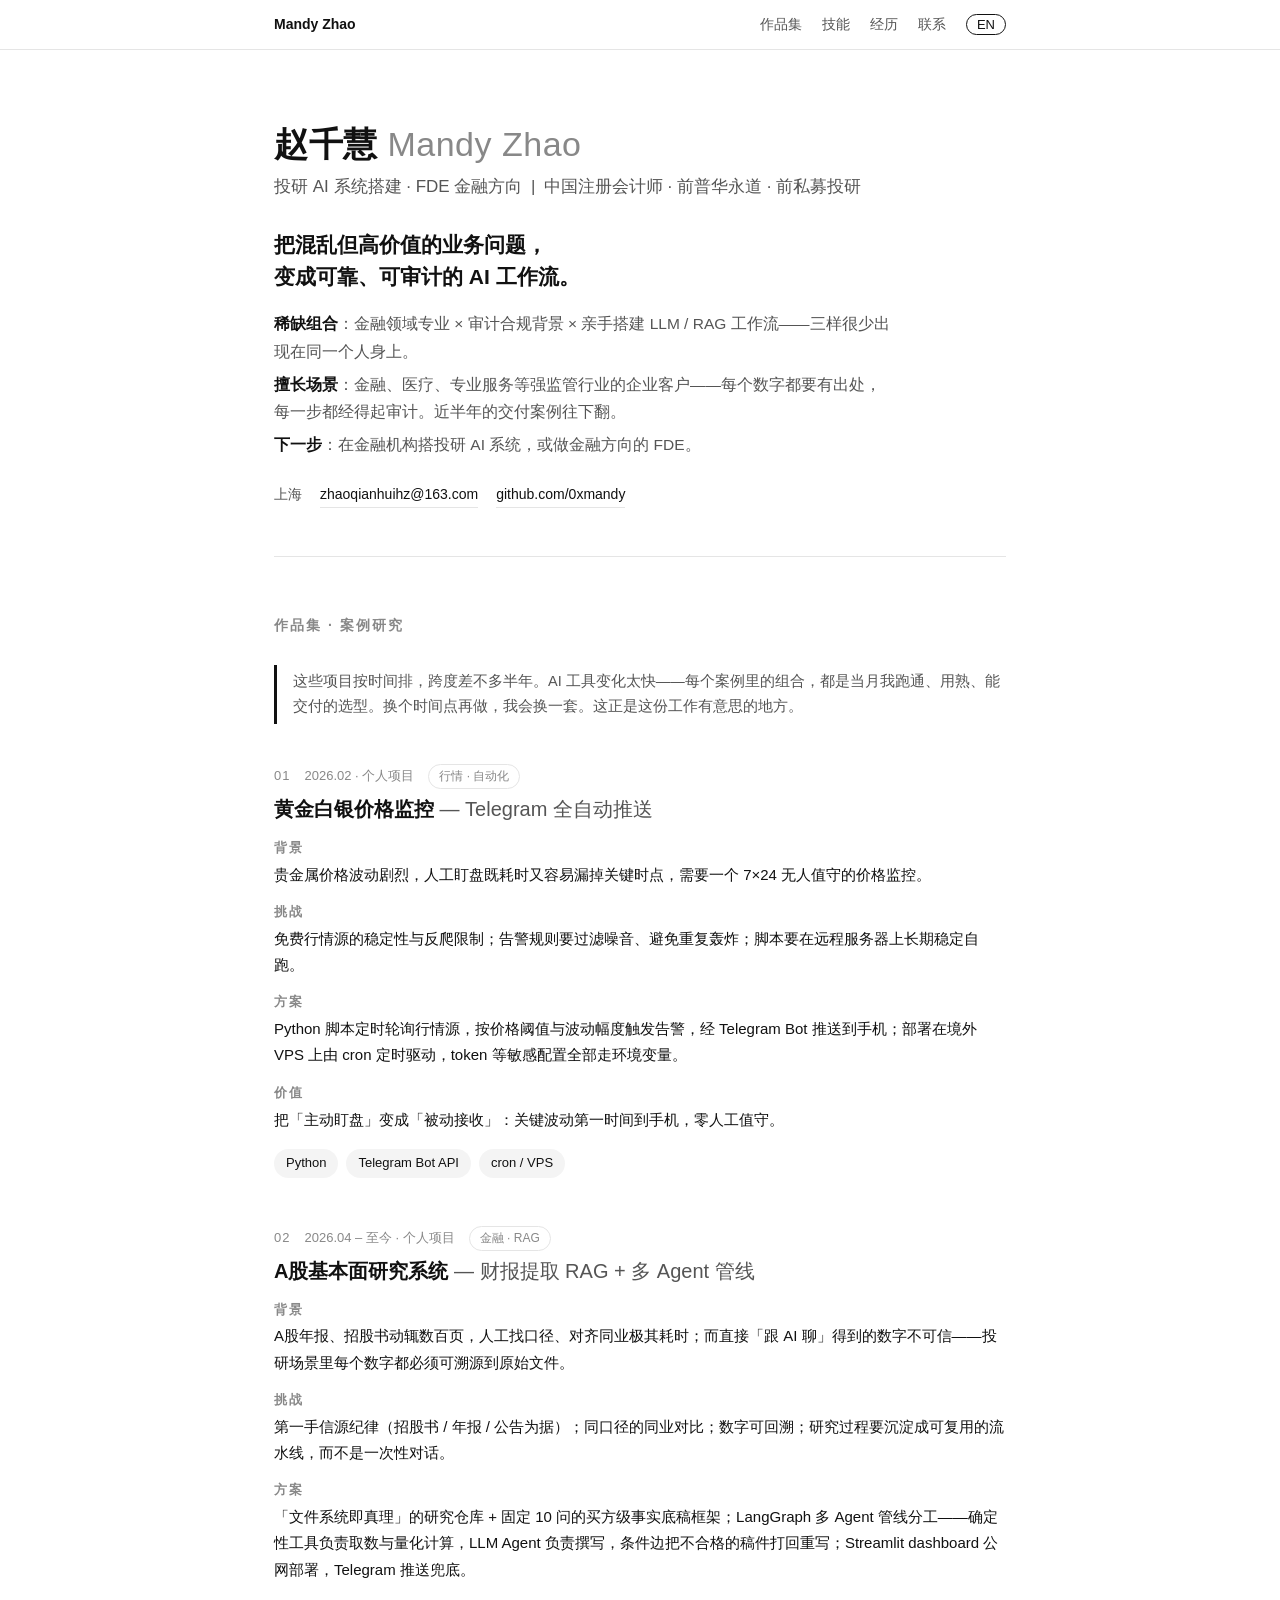
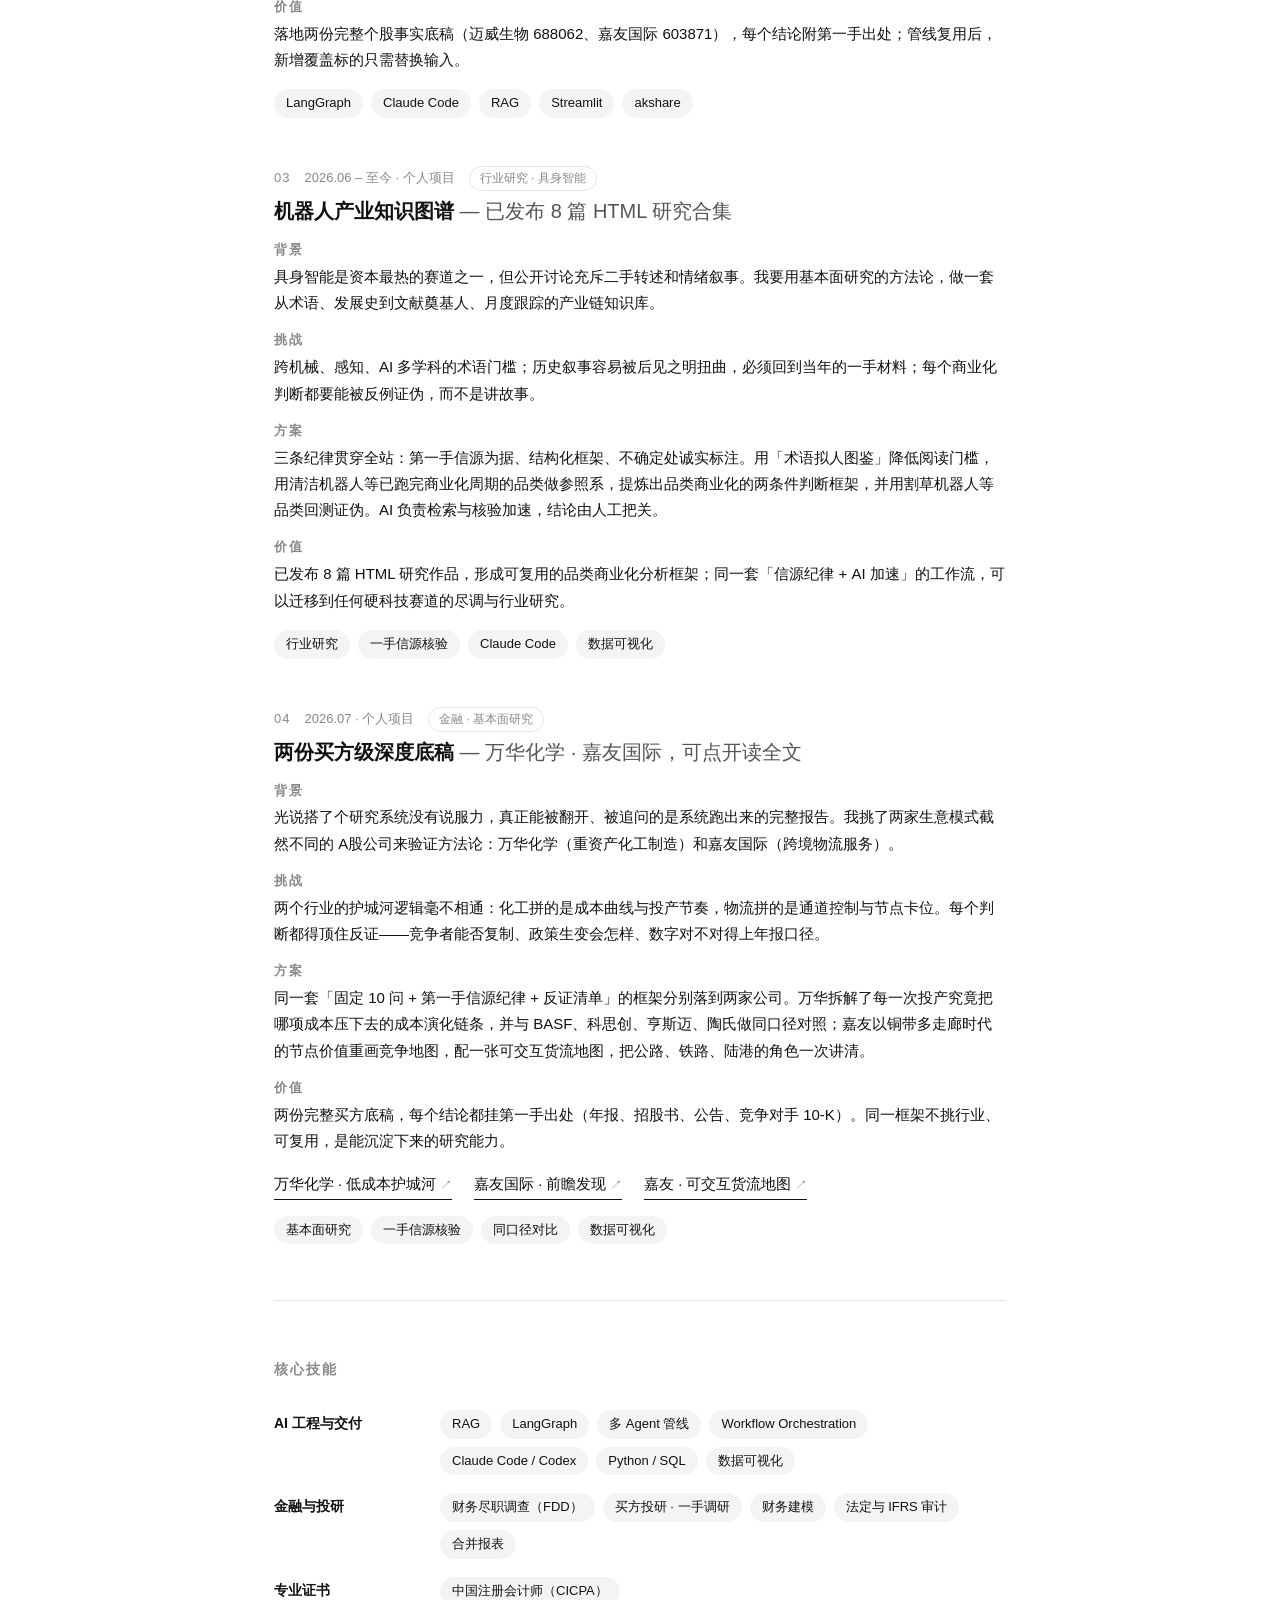
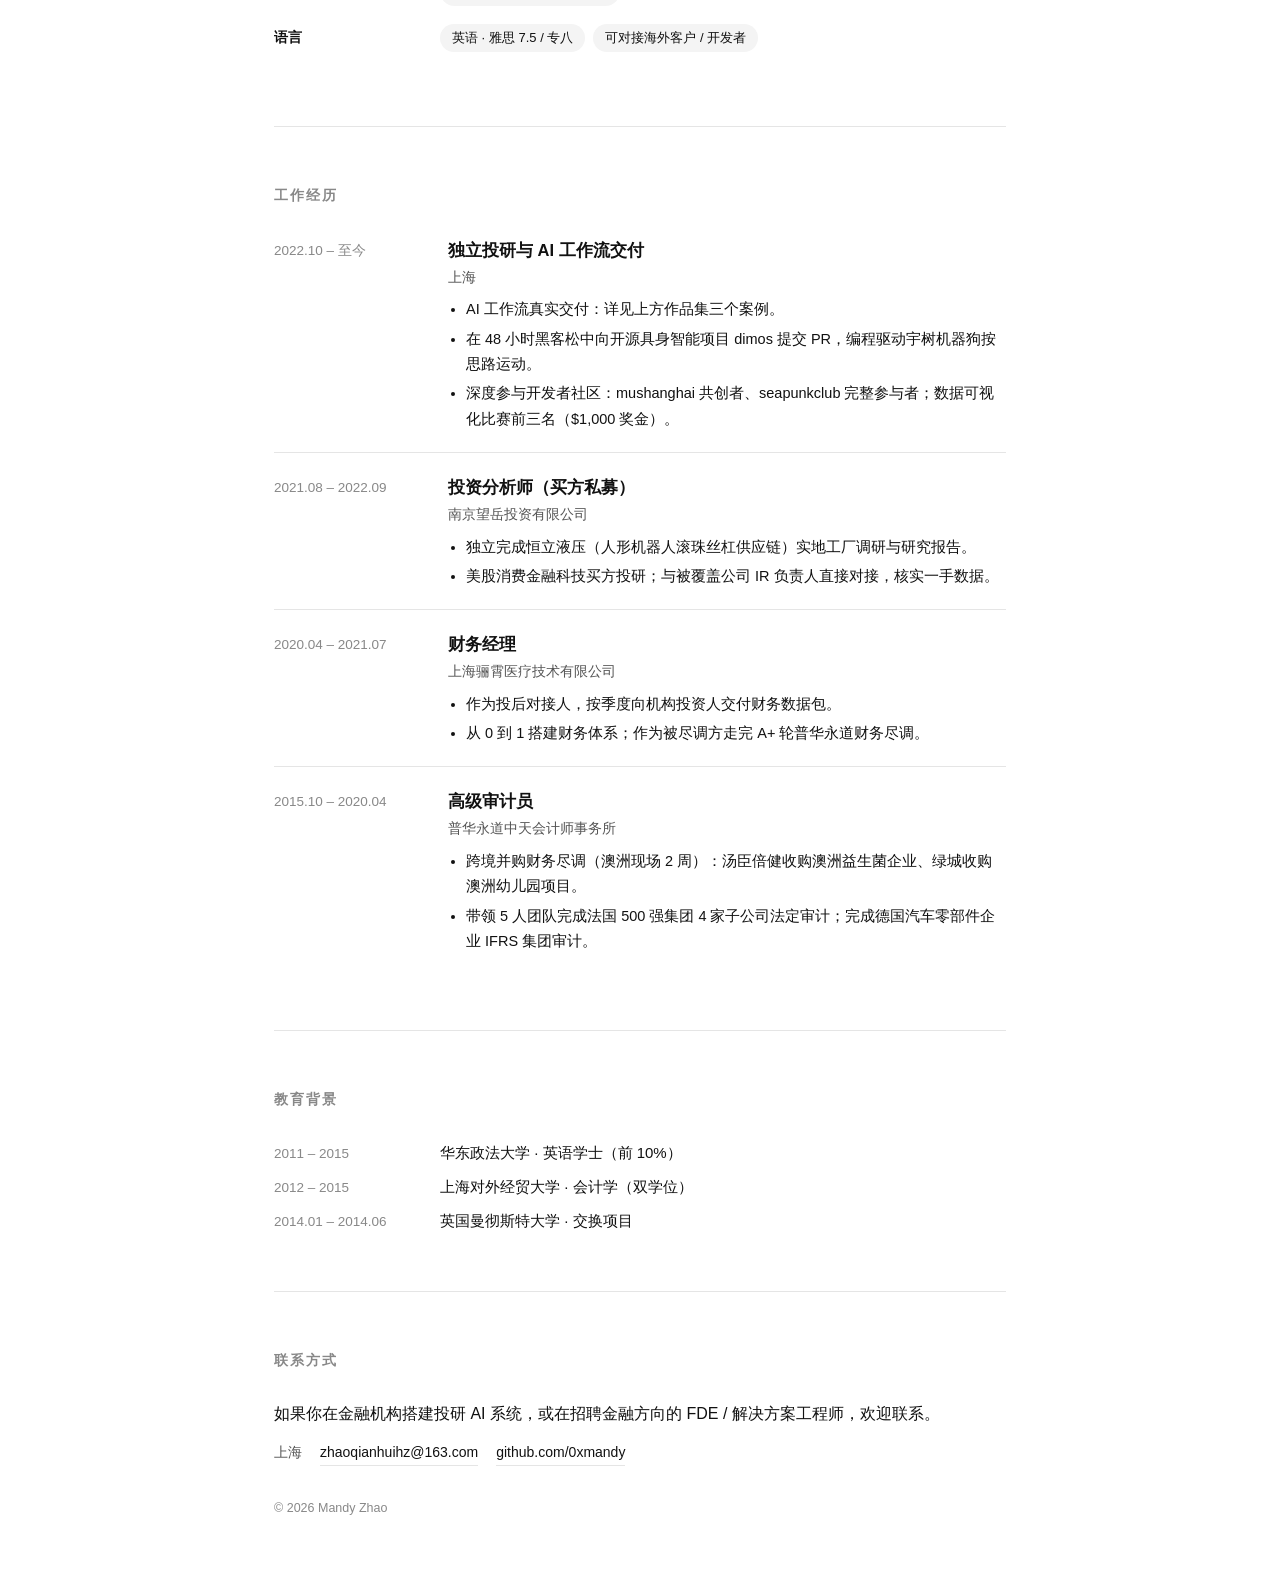
==== index.html @ ef5ade5d "feat: personal resume site with buy-side research portfolio Case 04 links Wanhua low-cost moat + Jia" ====
<!DOCTYPE html>
<html lang="zh-CN">
<head>
<meta charset="UTF-8">
<meta name="viewport" content="width=device-width, initial-scale=1.0">
<title>赵千慧 Mandy Zhao — 投研 AI 系统 · FDE 金融方向</title>
<meta name="description" content="赵千慧 Mandy Zhao — 中国注册会计师 · 前普华永道 · 前私募投研，投研 AI 系统搭建与 AI 工作流交付作品集">
<style>
  :root {
    --ink: #111;
    --sub: #555;
    --faint: #888;
    --line: #e5e5e5;
    --bg: #fff;
    --chip-bg: #f4f4f4;
  }
  * { margin: 0; padding: 0; box-sizing: border-box; }
  html { scroll-behavior: smooth; }
  body {
    font-family: -apple-system, BlinkMacSystemFont, "Segoe UI", "PingFang SC", "Hiragino Sans GB", "Microsoft YaHei", sans-serif;
    color: var(--ink);
    background: var(--bg);
    line-height: 1.75;
    font-size: 16px;
  }
  /* ---- bilingual toggle ---- */
  body.lang-zh .en { display: none; }
  body.lang-en .zh { display: none; }
  body.lang-en { line-height: 1.6; }

  .wrap { max-width: 780px; margin: 0 auto; padding: 0 24px; }

  /* ---- nav ---- */
  nav {
    position: sticky; top: 0; z-index: 10;
    background: rgba(255,255,255,.92);
    backdrop-filter: blur(8px);
    border-bottom: 1px solid var(--line);
  }
  .nav-inner {
    max-width: 780px; margin: 0 auto; padding: 12px 24px;
    display: flex; align-items: center; gap: 20px;
    font-size: 14px;
  }
  .nav-inner a { color: var(--sub); text-decoration: none; }
  .nav-inner a:hover { color: var(--ink); }
  .nav-name { font-weight: 700; color: var(--ink) !important; margin-right: auto; }
  #langBtn {
    border: 1px solid var(--ink); background: none; cursor: pointer;
    font-size: 13px; padding: 2px 10px; border-radius: 999px;
    font-family: inherit; color: var(--ink);
  }
  #langBtn:hover { background: var(--ink); color: #fff; }

  /* ---- hero ---- */
  header.hero { padding: 72px 0 48px; border-bottom: 1px solid var(--line); }
  .hero h1 { font-size: 34px; letter-spacing: .5px; line-height: 1.3; }
  .hero .role { font-size: 17px; color: var(--sub); margin-top: 6px; }
  .hero .hook { margin-top: 28px; font-size: 21px; font-weight: 650; line-height: 1.5; max-width: 620px; }
  .hero .lines { margin-top: 18px; max-width: 620px; }
  .hero .lines p { margin-top: 6px; font-size: 15.5px; color: var(--sub); }
  .hero .lines p strong { color: var(--ink); font-weight: 600; }
  .contact { margin-top: 24px; font-size: 14px; color: var(--sub); display: flex; flex-wrap: wrap; gap: 8px 18px; }
  .contact a { color: var(--ink); text-decoration: none; border-bottom: 1px solid var(--line); }
  .contact a:hover { border-bottom-color: var(--ink); }

  /* ---- sections ---- */
  section { padding: 56px 0; border-bottom: 1px solid var(--line); }
  h2 { font-size: 14px; font-weight: 700; letter-spacing: 2px; text-transform: uppercase; color: var(--faint); margin-bottom: 28px; }

  /* ---- skills ---- */
  .skill-group { display: flex; gap: 16px; margin-bottom: 18px; align-items: baseline; }
  .skill-label { flex: 0 0 150px; font-size: 14px; font-weight: 600; }
  .chips { display: flex; flex-wrap: wrap; gap: 8px; }
  .chip {
    font-size: 13px; background: var(--chip-bg); border-radius: 999px;
    padding: 3px 12px; color: var(--ink); white-space: nowrap;
  }

  /* ---- portfolio ---- */
  .portfolio-note {
    font-size: 14.5px; color: var(--sub); font-style: normal;
    border-left: 3px solid var(--ink); padding: 4px 0 4px 16px; margin-bottom: 40px;
  }
  .case { margin-bottom: 48px; }
  .case:last-child { margin-bottom: 0; }
  .case-head { display: flex; align-items: baseline; gap: 14px; flex-wrap: wrap; }
  .case-num { font-size: 13px; color: var(--faint); font-variant-numeric: tabular-nums; letter-spacing: 1px; }
  .case-date { font-size: 13px; color: var(--faint); }
  .case-cat { font-size: 12px; color: var(--faint); border: 1px solid var(--line); border-radius: 999px; padding: 1px 10px; }
  .case h3 { font-size: 20px; margin-top: 6px; line-height: 1.45; }
  .case h3 .metric { color: var(--sub); font-weight: 400; }
  .case dl { margin-top: 14px; }
  .case dt {
    font-size: 12.5px; font-weight: 700; letter-spacing: 1.5px; color: var(--faint);
    margin-top: 14px;
  }
  .case dd { margin-top: 2px; font-size: 15px; }
  .case .tags { margin-top: 16px; display: flex; flex-wrap: wrap; gap: 8px; }
  .case .reports { margin-top: 18px; display: flex; flex-wrap: wrap; gap: 10px 22px; }
  .case .reports a {
    font-size: 14.5px; color: var(--ink); text-decoration: none;
    border-bottom: 1px solid var(--ink); padding-bottom: 1px;
  }
  .case .reports a:hover { color: var(--sub); border-bottom-color: var(--sub); }
  .case .reports a .arrow { color: var(--faint); font-size: 12px; }

  /* ---- experience timeline ---- */
  .job { display: flex; gap: 24px; padding: 20px 0; border-top: 1px solid var(--line); }
  .job:first-of-type { border-top: none; padding-top: 0; }
  .job-date { flex: 0 0 150px; font-size: 13.5px; color: var(--faint); font-variant-numeric: tabular-nums; padding-top: 3px; }
  .job-body h3 { font-size: 16.5px; }
  .job-body .org { font-size: 14px; color: var(--sub); }
  .job-body ul { margin-top: 8px; padding-left: 18px; font-size: 14.5px; color: var(--ink); }
  .job-body li { margin-top: 4px; }

  /* ---- education ---- */
  .edu { font-size: 15px; margin-top: 8px; display: flex; gap: 16px; }
  .edu .date { flex: 0 0 150px; font-size: 13.5px; color: var(--faint); padding-top: 2px; font-variant-numeric: tabular-nums; }

  /* ---- footer ---- */
  footer { padding: 56px 0 72px; }
  footer .contact { margin-top: 12px; }
  footer .fin { margin-top: 32px; font-size: 12.5px; color: var(--faint); }

  @media (max-width: 640px) {
    .hero h1 { font-size: 27px; }
    .skill-group { flex-direction: column; gap: 6px; }
    .skill-label { flex: none; }
    .job { flex-direction: column; gap: 4px; }
    .job-date, .edu .date { flex: none; }
    .edu { flex-direction: column; gap: 2px; }
    .nav-inner { gap: 12px; font-size: 13px; overflow-x: auto; }
  }
</style>
</head>
<body class="lang-zh">

<nav>
  <div class="nav-inner">
    <a href="#top" class="nav-name">Mandy Zhao</a>
    <a href="#portfolio"><span class="zh">作品集</span><span class="en">Portfolio</span></a>
    <a href="#skills"><span class="zh">技能</span><span class="en">Skills</span></a>
    <a href="#experience"><span class="zh">经历</span><span class="en">Experience</span></a>
    <a href="#contact"><span class="zh">联系</span><span class="en">Contact</span></a>
    <button id="langBtn" onclick="toggleLang()">EN</button>
  </div>
</nav>

<div class="wrap" id="top">

  <!-- ================= HERO ================= -->
  <header class="hero">
    <h1><span class="zh">赵千慧</span><span class="en">Mandy Zhao</span> <span style="color:var(--faint);font-weight:400"><span class="zh">Mandy Zhao</span><span class="en">(Qianhui)</span></span></h1>
    <p class="role">
      <span class="zh">投研 AI 系统搭建 · FDE 金融方向&ensp;|&ensp;中国注册会计师 · 前普华永道 · 前私募投研</span>
      <span class="en">AI Research Systems · Forward Deployed Engineering (Finance)&ensp;|&ensp;CPA · ex-PwC · ex-PE</span>
    </p>
    <p class="hook">
      <span class="zh">把混乱但高价值的业务问题，<br>变成可靠、可审计的 AI 工作流。</span>
      <span class="en">I turn messy, high-value business problems<br>into reliable, auditable AI workflows.</span>
    </p>
    <div class="lines">
      <p>
        <span class="zh"><strong>稀缺组合</strong>：金融领域专业 × 审计合规背景 × 亲手搭建 LLM / RAG 工作流——三样很少出现在同一个人身上。</span>
        <span class="en"><strong>A rare combination</strong>: financial domain expertise × audit &amp; compliance background × hands-on LLM / RAG workflow building — three things that rarely coexist in one person.</span>
      </p>
      <p>
        <span class="zh"><strong>擅长场景</strong>：金融、医疗、专业服务等强监管行业的企业客户——每个数字都要有出处，每一步都经得起审计。近半年的交付案例往下翻。</span>
        <span class="en"><strong>Where I work best</strong>: enterprise customers in regulated industries — finance, healthcare, professional services — where every number needs a source and every step must survive an audit. Recent deliverables below.</span>
      </p>
      <p>
        <span class="zh"><strong>下一步</strong>：在金融机构搭投研 AI 系统，或做金融方向的 FDE。</span>
        <span class="en"><strong>Next</strong>: building AI research systems inside a financial institution, or forward-deployed engineering for finance.</span>
      </p>
    </div>
    <div class="contact">
      <span><span class="zh">上海</span><span class="en">Shanghai</span></span>
      <a class="email-link" data-u="zhaoqianhuihz" data-d="163.com" href="#">zhaoqianhuihz (at) 163 (dot) com</a>
      <a href="https://github.com/0xmandy" target="_blank" rel="noopener">github.com/0xmandy</a>
    </div>
  </header>

  <!-- ================= PORTFOLIO ================= -->
  <section id="portfolio">
    <h2><span class="zh">作品集 · 案例研究</span><span class="en">Portfolio · Case Studies</span></h2>

    <p class="portfolio-note">
      <span class="zh">这些项目按时间排，跨度差不多半年。AI 工具变化太快——每个案例里的组合，都是当月我跑通、用熟、能交付的选型。换个时间点再做，我会换一套。这正是这份工作有意思的地方。</span>
      <span class="en">These projects span roughly six months, in chronological order. AI tooling moves fast — the stack in each case is what I had running, mastered, and could deliver with that month. Redo any of them today and I'd pick a different combination. That's exactly what makes this work interesting.</span>
    </p>

    <!-- Case 01: 贵金属监控 -->
    <article class="case">
      <div class="case-head">
        <span class="case-num">01</span>
        <span class="case-date">2026.02 · <span class="zh">个人项目</span><span class="en">Personal Project</span></span>
        <span class="case-cat"><span class="zh">行情 · 自动化</span><span class="en">Markets · Automation</span></span>
      </div>
      <h3>
        <span class="zh">黄金白银价格监控 <span class="metric">— Telegram 全自动推送</span></span>
        <span class="en">Gold &amp; Silver Price Monitor <span class="metric">— fully automated Telegram alerts</span></span>
      </h3>
      <dl>
        <dt><span class="zh">背景</span><span class="en">BACKGROUND</span></dt>
        <dd>
          <span class="zh">贵金属价格波动剧烈，人工盯盘既耗时又容易漏掉关键时点，需要一个 7×24 无人值守的价格监控。</span>
          <span class="en">Precious-metal prices swing hard; watching quotes manually is time-consuming and misses key moments. I needed 24/7 unattended price monitoring.</span>
        </dd>
        <dt><span class="zh">挑战</span><span class="en">CHALLENGE</span></dt>
        <dd>
          <span class="zh">免费行情源的稳定性与反爬限制；告警规则要过滤噪音、避免重复轰炸；脚本要在远程服务器上长期稳定自跑。</span>
          <span class="en">Free market-data sources are unstable and rate-limited; alert rules had to filter noise and avoid duplicate spam; the script had to run unattended on a remote server for the long term.</span>
        </dd>
        <dt><span class="zh">方案</span><span class="en">SOLUTION</span></dt>
        <dd>
          <span class="zh">Python 脚本定时轮询行情源，按价格阈值与波动幅度触发告警，经 Telegram Bot 推送到手机；部署在境外 VPS 上由 cron 定时驱动，token 等敏感配置全部走环境变量。</span>
          <span class="en">A Python script polls market-data sources on schedule, triggers alerts on price thresholds and swing magnitude, and pushes to my phone via a Telegram bot; deployed on an overseas VPS driven by cron, with all tokens kept in environment variables.</span>
        </dd>
        <dt><span class="zh">价值</span><span class="en">IMPACT</span></dt>
        <dd>
          <span class="zh">把「主动盯盘」变成「被动接收」：关键波动第一时间到手机，零人工值守。</span>
          <span class="en">Turned "actively watching quotes" into "passively receiving alerts": key moves reach my phone instantly, with zero human babysitting.</span>
        </dd>
      </dl>
      <div class="tags">
        <span class="chip">Python</span>
        <span class="chip">Telegram Bot API</span>
        <span class="chip">cron / VPS</span>
      </div>
    </article>

    <!-- Case 02: 财报 RAG / A股研究系统 -->
    <article class="case">
      <div class="case-head">
        <span class="case-num">02</span>
        <span class="case-date">2026.04 – <span class="zh">至今</span><span class="en">Present</span> · <span class="zh">个人项目</span><span class="en">Personal Project</span></span>
        <span class="case-cat"><span class="zh">金融 · RAG</span><span class="en">Finance · RAG</span></span>
      </div>
      <h3>
        <span class="zh">A股基本面研究系统 <span class="metric">— 财报提取 RAG + 多 Agent 管线</span></span>
        <span class="en">A-Share Fundamental Research System <span class="metric">— financial-report RAG + multi-agent pipeline</span></span>
      </h3>
      <dl>
        <dt><span class="zh">背景</span><span class="en">BACKGROUND</span></dt>
        <dd>
          <span class="zh">A股年报、招股书动辄数百页，人工找口径、对齐同业极其耗时；而直接「跟 AI 聊」得到的数字不可信——投研场景里每个数字都必须可溯源到原始文件。</span>
          <span class="en">A-share annual reports and prospectuses run hundreds of pages; manually locating figures and aligning peer comparisons is painfully slow. And numbers from "just chatting with AI" can't be trusted — in investment research, every figure must trace back to the source document.</span>
        </dd>
        <dt><span class="zh">挑战</span><span class="en">CHALLENGE</span></dt>
        <dd>
          <span class="zh">第一手信源纪律（招股书 / 年报 / 公告为据）；同口径的同业对比；数字可回溯；研究过程要沉淀成可复用的流水线，而不是一次性对话。</span>
          <span class="en">First-hand-source discipline (prospectuses / annual reports / filings only); peer comparisons on consistent definitions; traceable numbers; and a research process that compounds into a reusable pipeline instead of one-off conversations.</span>
        </dd>
        <dt><span class="zh">方案</span><span class="en">SOLUTION</span></dt>
        <dd>
          <span class="zh">「文件系统即真理」的研究仓库 + 固定 10 问的买方级事实底稿框架；LangGraph 多 Agent 管线分工——确定性工具负责取数与量化计算，LLM Agent 负责撰写，条件边把不合格的稿件打回重写；Streamlit dashboard 公网部署，Telegram 推送兜底。</span>
          <span class="en">A "filesystem as source of truth" research repo plus a fixed 10-question buy-side fact-sheet framework; a LangGraph multi-agent pipeline with clear separation — deterministic tools handle data retrieval and quantitative computation, LLM agents handle drafting, and conditional edges send substandard drafts back for rewrite; a Streamlit dashboard deployed publicly, with Telegram push as backup.</span>
        </dd>
        <dt><span class="zh">价值</span><span class="en">IMPACT</span></dt>
        <dd>
          <span class="zh">落地两份完整个股事实底稿（迈威生物 688062、嘉友国际 603871），每个结论附第一手出处；管线复用后，新增覆盖标的只需替换输入。</span>
          <span class="en">Shipped two complete single-stock fact sheets (Mabwell 688062, Jiayou International 603871), every conclusion backed by a first-hand citation; with the pipeline in place, covering a new company only requires swapping the inputs.</span>
        </dd>
      </dl>
      <div class="tags">
        <span class="chip">LangGraph</span>
        <span class="chip">Claude Code</span>
        <span class="chip">RAG</span>
        <span class="chip">Streamlit</span>
        <span class="chip">akshare</span>
      </div>
    </article>

    <!-- Case 03: 机器人产业知识图谱 -->
    <article class="case">
      <div class="case-head">
        <span class="case-num">03</span>
        <span class="case-date">2026.06 – <span class="zh">至今</span><span class="en">Present</span> · <span class="zh">个人项目</span><span class="en">Personal Project</span></span>
        <span class="case-cat"><span class="zh">行业研究 · 具身智能</span><span class="en">Industry Research · Embodied AI</span></span>
      </div>
      <h3>
        <span class="zh">机器人产业知识图谱 <span class="metric">— 已发布 8 篇 HTML 研究合集</span></span>
        <span class="en">Robotics Industry Knowledge Atlas <span class="metric">— 8 published HTML research pieces</span></span>
      </h3>
      <dl>
        <dt><span class="zh">背景</span><span class="en">BACKGROUND</span></dt>
        <dd>
          <span class="zh">具身智能是资本最热的赛道之一，但公开讨论充斥二手转述和情绪叙事。我要用基本面研究的方法论，做一套从术语、发展史到文献奠基人、月度跟踪的产业链知识库。</span>
          <span class="en">Embodied AI is one of the hottest sectors in venture capital, yet public discussion is full of second-hand retellings and hype. I set out to apply fundamental-research methodology to build an industry knowledge base spanning terminology, category histories, foundational literature, and monthly tracking.</span>
        </dd>
        <dt><span class="zh">挑战</span><span class="en">CHALLENGE</span></dt>
        <dd>
          <span class="zh">跨机械、感知、AI 多学科的术语门槛；历史叙事容易被后见之明扭曲，必须回到当年的一手材料；每个商业化判断都要能被反例证伪，而不是讲故事。</span>
          <span class="en">Terminology cuts across mechanics, perception, and AI; historical narratives get distorted by hindsight, so claims must trace back to primary materials from the time; and every commercialization judgment has to survive falsification against counterexamples — not just tell a good story.</span>
        </dd>
        <dt><span class="zh">方案</span><span class="en">SOLUTION</span></dt>
        <dd>
          <span class="zh">三条纪律贯穿全站：第一手信源为据、结构化框架、不确定处诚实标注。用「术语拟人图鉴」降低阅读门槛，用清洁机器人等已跑完商业化周期的品类做参照系，提炼出品类商业化的两条件判断框架，并用割草机器人等品类回测证伪。AI 负责检索与核验加速，结论由人工把关。</span>
          <span class="en">Three disciplines run through the whole site: first-hand sources only, structured frameworks, and honest flagging of uncertainty. A "personified terminology field guide" lowers the reading barrier; categories that have completed their commercialization cycle (e.g. cleaning robots) serve as reference systems, distilled into a two-condition framework for category commercialization — back-tested for falsification against categories like robotic lawn mowers. AI accelerates retrieval and verification; conclusions stay human-vetted.</span>
        </dd>
        <dt><span class="zh">价值</span><span class="en">IMPACT</span></dt>
        <dd>
          <span class="zh">已发布 8 篇 HTML 研究作品，形成可复用的品类商业化分析框架；同一套「信源纪律 + AI 加速」的工作流，可以迁移到任何硬科技赛道的尽调与行业研究。</span>
          <span class="en">Eight HTML research pieces published, plus a reusable framework for analyzing category commercialization; the same "source discipline + AI acceleration" workflow transfers to due diligence and industry research in any hard-tech sector.</span>
        </dd>
      </dl>
      <div class="tags">
        <span class="chip"><span class="zh">行业研究</span><span class="en">Industry Research</span></span>
        <span class="chip"><span class="zh">一手信源核验</span><span class="en">Primary-Source Verification</span></span>
        <span class="chip">Claude Code</span>
        <span class="chip"><span class="zh">数据可视化</span><span class="en">Data Visualization</span></span>
      </div>
    </article>

    <!-- Case 04: 买方深度研究 万华 / 嘉友 -->
    <article class="case">
      <div class="case-head">
        <span class="case-num">04</span>
        <span class="case-date">2026.07 · <span class="zh">个人项目</span><span class="en">Personal Project</span></span>
        <span class="case-cat"><span class="zh">金融 · 基本面研究</span><span class="en">Finance · Fundamental Research</span></span>
      </div>
      <h3>
        <span class="zh">两份买方级深度底稿 <span class="metric">— 万华化学 · 嘉友国际，可点开读全文</span></span>
        <span class="en">Two Buy-Side Deep-Dive Reports <span class="metric">— Wanhua Chemical &amp; Jiayou International, full text online</span></span>
      </h3>
      <dl>
        <dt><span class="zh">背景</span><span class="en">BACKGROUND</span></dt>
        <dd>
          <span class="zh">光说搭了个研究系统没有说服力，真正能被翻开、被追问的是系统跑出来的完整报告。我挑了两家生意模式截然不同的 A股公司来验证方法论：万华化学（重资产化工制造）和嘉友国际（跨境物流服务）。</span>
          <span class="en">"We built a research system" convinces no one on its own; what holds up to scrutiny is a full report the system produced. I picked two A-share companies with completely different business models to test the methodology: Wanhua Chemical (asset-heavy chemical manufacturing) and Jiayou International (cross-border logistics).</span>
        </dd>
        <dt><span class="zh">挑战</span><span class="en">CHALLENGE</span></dt>
        <dd>
          <span class="zh">两个行业的护城河逻辑毫不相通：化工拼的是成本曲线与投产节奏，物流拼的是通道控制与节点卡位。每个判断都得顶住反证——竞争者能否复制、政策生变会怎样、数字对不对得上年报口径。</span>
          <span class="en">The two industries share no moat logic: chemicals compete on cost curves and capacity-ramp timing, logistics on corridor control and node positioning. Every judgment had to survive counter-evidence — can a rival replicate it, what if policy shifts, do the numbers reconcile to the annual report.</span>
        </dd>
        <dt><span class="zh">方案</span><span class="en">SOLUTION</span></dt>
        <dd>
          <span class="zh">同一套「固定 10 问 + 第一手信源纪律 + 反证清单」的框架分别落到两家公司。万华拆解了每一次投产究竟把哪项成本压下去的成本演化链条，并与 BASF、科思创、亨斯迈、陶氏做同口径对照；嘉友以铜带多走廊时代的节点价值重画竞争地图，配一张可交互货流地图，把公路、铁路、陆港的角色一次讲清。</span>
          <span class="en">The same framework — a fixed 10 questions, first-hand-source discipline, and a falsification checklist — was applied to both. For Wanhua I traced the cost-evolution chain of exactly which cost each capacity expansion drove down, benchmarked on consistent definitions against BASF, Covestro, Huntsman, and Dow; for Jiayou I redrew the competitive map around node value in the copper-belt multi-corridor era, with an interactive cargo-flow map laying out the roles of road, rail, and dry ports at a glance.</span>
        </dd>
        <dt><span class="zh">价值</span><span class="en">IMPACT</span></dt>
        <dd>
          <span class="zh">两份完整买方底稿，每个结论都挂第一手出处（年报、招股书、公告、竞争对手 10-K）。同一框架不挑行业、可复用，是能沉淀下来的研究能力。</span>
          <span class="en">Two complete buy-side fact sheets, every conclusion tied to a first-hand source (annual reports, prospectuses, filings, competitors' 10-Ks). The same framework is industry-agnostic and reusable — a research capability that compounds.</span>
        </dd>
      </dl>
      <div class="reports">
        <a href="reports/wanhua/moat.html" target="_blank" rel="noopener"><span class="zh">万华化学 · 低成本护城河</span><span class="en">Wanhua · Low-Cost Moat</span> <span class="arrow">↗</span></a>
        <a href="reports/jiayou/forward-findings.html" target="_blank" rel="noopener"><span class="zh">嘉友国际 · 前瞻发现</span><span class="en">Jiayou · Forward Findings</span> <span class="arrow">↗</span></a>
        <a href="reports/jiayou/cargo-flow-map.html" target="_blank" rel="noopener"><span class="zh">嘉友 · 可交互货流地图</span><span class="en">Jiayou · Interactive Cargo-Flow Map</span> <span class="arrow">↗</span></a>
      </div>
      <div class="tags">
        <span class="chip"><span class="zh">基本面研究</span><span class="en">Fundamental Research</span></span>
        <span class="chip"><span class="zh">一手信源核验</span><span class="en">Primary-Source Verification</span></span>
        <span class="chip"><span class="zh">同口径对比</span><span class="en">Like-for-Like Benchmarking</span></span>
        <span class="chip"><span class="zh">数据可视化</span><span class="en">Data Visualization</span></span>
      </div>
    </article>
  </section>

  <!-- ================= SKILLS ================= -->
  <section id="skills">
    <h2><span class="zh">核心技能</span><span class="en">Core Skills</span></h2>
    <div class="skill-group">
      <div class="skill-label"><span class="zh">AI 工程与交付</span><span class="en">AI Engineering &amp; Delivery</span></div>
      <div class="chips">
        <span class="chip">RAG</span>
        <span class="chip">LangGraph</span>
        <span class="chip"><span class="zh">多 Agent 管线</span><span class="en">Multi-Agent Pipelines</span></span>
        <span class="chip">Workflow Orchestration</span>
        <span class="chip">Claude Code / Codex</span>
        <span class="chip">Python / SQL</span>
        <span class="chip"><span class="zh">数据可视化</span><span class="en">Data Visualization</span></span>
      </div>
    </div>
    <div class="skill-group">
      <div class="skill-label"><span class="zh">金融与投研</span><span class="en">Finance &amp; Research</span></div>
      <div class="chips">
        <span class="chip"><span class="zh">财务尽职调查（FDD）</span><span class="en">Financial Due Diligence</span></span>
        <span class="chip"><span class="zh">买方投研 · 一手调研</span><span class="en">Buy-side Research · Field Work</span></span>
        <span class="chip"><span class="zh">财务建模</span><span class="en">Financial Modeling</span></span>
        <span class="chip"><span class="zh">法定与 IFRS 审计</span><span class="en">Statutory &amp; IFRS Audit</span></span>
        <span class="chip"><span class="zh">合并报表</span><span class="en">Group Consolidation</span></span>
      </div>
    </div>
    <div class="skill-group">
      <div class="skill-label"><span class="zh">专业证书</span><span class="en">Certification</span></div>
      <div class="chips">
        <span class="chip"><span class="zh">中国注册会计师（CICPA）</span><span class="en">CPA (China / CICPA)</span></span>
      </div>
    </div>
    <div class="skill-group">
      <div class="skill-label"><span class="zh">语言</span><span class="en">Languages</span></div>
      <div class="chips">
        <span class="chip"><span class="zh">英语 · 雅思 7.5 / 专八</span><span class="en">English · IELTS 7.5 / TEM-8</span></span>
        <span class="chip"><span class="zh">可对接海外客户 / 开发者</span><span class="en">Engages Overseas Clients / Developers</span></span>
      </div>
    </div>
  </section>

  <!-- ================= EXPERIENCE ================= -->
  <section id="experience">
    <h2><span class="zh">工作经历</span><span class="en">Experience</span></h2>

    <div class="job">
      <div class="job-date">2022.10 – <span class="zh">至今</span><span class="en">Present</span></div>
      <div class="job-body">
        <h3><span class="zh">独立投研与 AI 工作流交付</span><span class="en">Independent Research &amp; AI Workflow Delivery</span></h3>
        <div class="org"><span class="zh">上海</span><span class="en">Shanghai</span></div>
        <ul>
          <li><span class="zh">AI 工作流真实交付：详见上方作品集三个案例。</span><span class="en">Shipped real AI-workflow deliverables — see the three case studies above.</span></li>
          <li><span class="zh">在 48 小时黑客松中向开源具身智能项目 dimos 提交 PR，编程驱动宇树机器狗按思路运动。</span><span class="en">Contributed a PR to open-source embodied-AI project dimos at a 48-hour hackathon, programming a Unitree robot dog to move as designed.</span></li>
          <li><span class="zh">深度参与开发者社区：mushanghai 共创者、seapunkclub 完整参与者；数据可视化比赛前三名（$1,000 奖金）。</span><span class="en">Active in developer communities: co-creator of mushanghai, sustained participant in seapunkclub; Top 3 (US$1,000 prize) in a data-visualization competition.</span></li>
        </ul>
      </div>
    </div>

    <div class="job">
      <div class="job-date">2021.08 – 2022.09</div>
      <div class="job-body">
        <h3><span class="zh">投资分析师（买方私募）</span><span class="en">Investment Analyst (Buy-side PE)</span></h3>
        <div class="org"><span class="zh">南京望岳投资有限公司</span><span class="en">Nanjing Wangyue Investment Co., Ltd.</span></div>
        <ul>
          <li><span class="zh">独立完成恒立液压（人形机器人滚珠丝杠供应链）实地工厂调研与研究报告。</span><span class="en">Independently led factory field research and a full report on Hengli Hydraulic (ball-screw supplier in the humanoid-robot supply chain).</span></li>
          <li><span class="zh">美股消费金融科技买方投研；与被覆盖公司 IR 负责人直接对接，核实一手数据。</span><span class="en">Buy-side research on US-listed consumer fintech; worked directly with covered companies' IR leads to verify first-hand data.</span></li>
        </ul>
      </div>
    </div>

    <div class="job">
      <div class="job-date">2020.04 – 2021.07</div>
      <div class="job-body">
        <h3><span class="zh">财务经理</span><span class="en">Finance Manager</span></h3>
        <div class="org"><span class="zh">上海骊霄医疗技术有限公司</span><span class="en">Shanghai Lixiao Medical Technology Co., Ltd.</span></div>
        <ul>
          <li><span class="zh">作为投后对接人，按季度向机构投资人交付财务数据包。</span><span class="en">Post-investment liaison — delivered quarterly data packages to institutional investors.</span></li>
          <li><span class="zh">从 0 到 1 搭建财务体系；作为被尽调方走完 A+ 轮普华永道财务尽调。</span><span class="en">Built the finance function from scratch; navigated the company's A+ round PwC FDD from the subject side.</span></li>
        </ul>
      </div>
    </div>

    <div class="job">
      <div class="job-date">2015.10 – 2020.04</div>
      <div class="job-body">
        <h3><span class="zh">高级审计员</span><span class="en">Senior Auditor</span></h3>
        <div class="org"><span class="zh">普华永道中天会计师事务所</span><span class="en">PricewaterhouseCoopers Zhongtian LLP</span></div>
        <ul>
          <li><span class="zh">跨境并购财务尽调（澳洲现场 2 周）：汤臣倍健收购澳洲益生菌企业、绿城收购澳洲幼儿园项目。</span><span class="en">Cross-border M&amp;A FDD (2 weeks on-site in Australia): BY-Health's probiotics acquisition and Greentown's kindergarten acquisition.</span></li>
          <li><span class="zh">带领 5 人团队完成法国 500 强集团 4 家子公司法定审计；完成德国汽车零部件企业 IFRS 集团审计。</span><span class="en">Led a 5-person team auditing 4 subsidiaries of a French Fortune 500 group; delivered the IFRS group audit of a German automotive-components company.</span></li>
        </ul>
      </div>
    </div>
  </section>

  <!-- ================= EDUCATION ================= -->
  <section id="education">
    <h2><span class="zh">教育背景</span><span class="en">Education</span></h2>
    <div class="edu">
      <div class="date">2011 – 2015</div>
      <div><span class="zh">华东政法大学 · 英语学士（前 10%）</span><span class="en">East China University of Political Science and Law · B.A. in English (Top 10%)</span></div>
    </div>
    <div class="edu">
      <div class="date">2012 – 2015</div>
      <div><span class="zh">上海对外经贸大学 · 会计学（双学位）</span><span class="en">Shanghai University of International Business and Economics · B.A. in Accounting (Dual Degree)</span></div>
    </div>
    <div class="edu">
      <div class="date">2014.01 – 2014.06</div>
      <div><span class="zh">英国曼彻斯特大学 · 交换项目</span><span class="en">University of Manchester, UK · Exchange Programme</span></div>
    </div>
  </section>

  <!-- ================= FOOTER / CONTACT ================= -->
  <footer id="contact">
    <h2><span class="zh">联系方式</span><span class="en">Get in Touch</span></h2>
    <p>
      <span class="zh">如果你在金融机构搭建投研 AI 系统，或在招聘金融方向的 FDE / 解决方案工程师，欢迎联系。</span>
      <span class="en">If you're building AI research systems at a financial institution, or hiring finance-focused Forward Deployed Engineers / solutions engineers, I'd love to hear from you.</span>
    </p>
    <div class="contact">
      <span><span class="zh">上海</span><span class="en">Shanghai</span></span>
      <a class="email-link" data-u="zhaoqianhuihz" data-d="163.com" href="#">zhaoqianhuihz (at) 163 (dot) com</a>
      <a href="https://github.com/0xmandy" target="_blank" rel="noopener">github.com/0xmandy</a>
    </div>
    <p class="fin">© 2026 Mandy Zhao</p>
  </footer>

</div>

<script>
// 运行时拼接邮箱：静态源码不含明文地址，规避爬虫抓取
document.querySelectorAll('.email-link').forEach(function (a) {
  var addr = a.dataset.u + '@' + a.dataset.d;
  a.href = 'mailto:' + addr;
  a.textContent = addr;
});

function toggleLang() {
  const body = document.body;
  const btn = document.getElementById('langBtn');
  if (body.classList.contains('lang-zh')) {
    body.classList.replace('lang-zh', 'lang-en');
    btn.textContent = '中';
    document.documentElement.lang = 'en';
  } else {
    body.classList.replace('lang-en', 'lang-zh');
    btn.textContent = 'EN';
    document.documentElement.lang = 'zh-CN';
  }
}
</script>
</body>
</html>
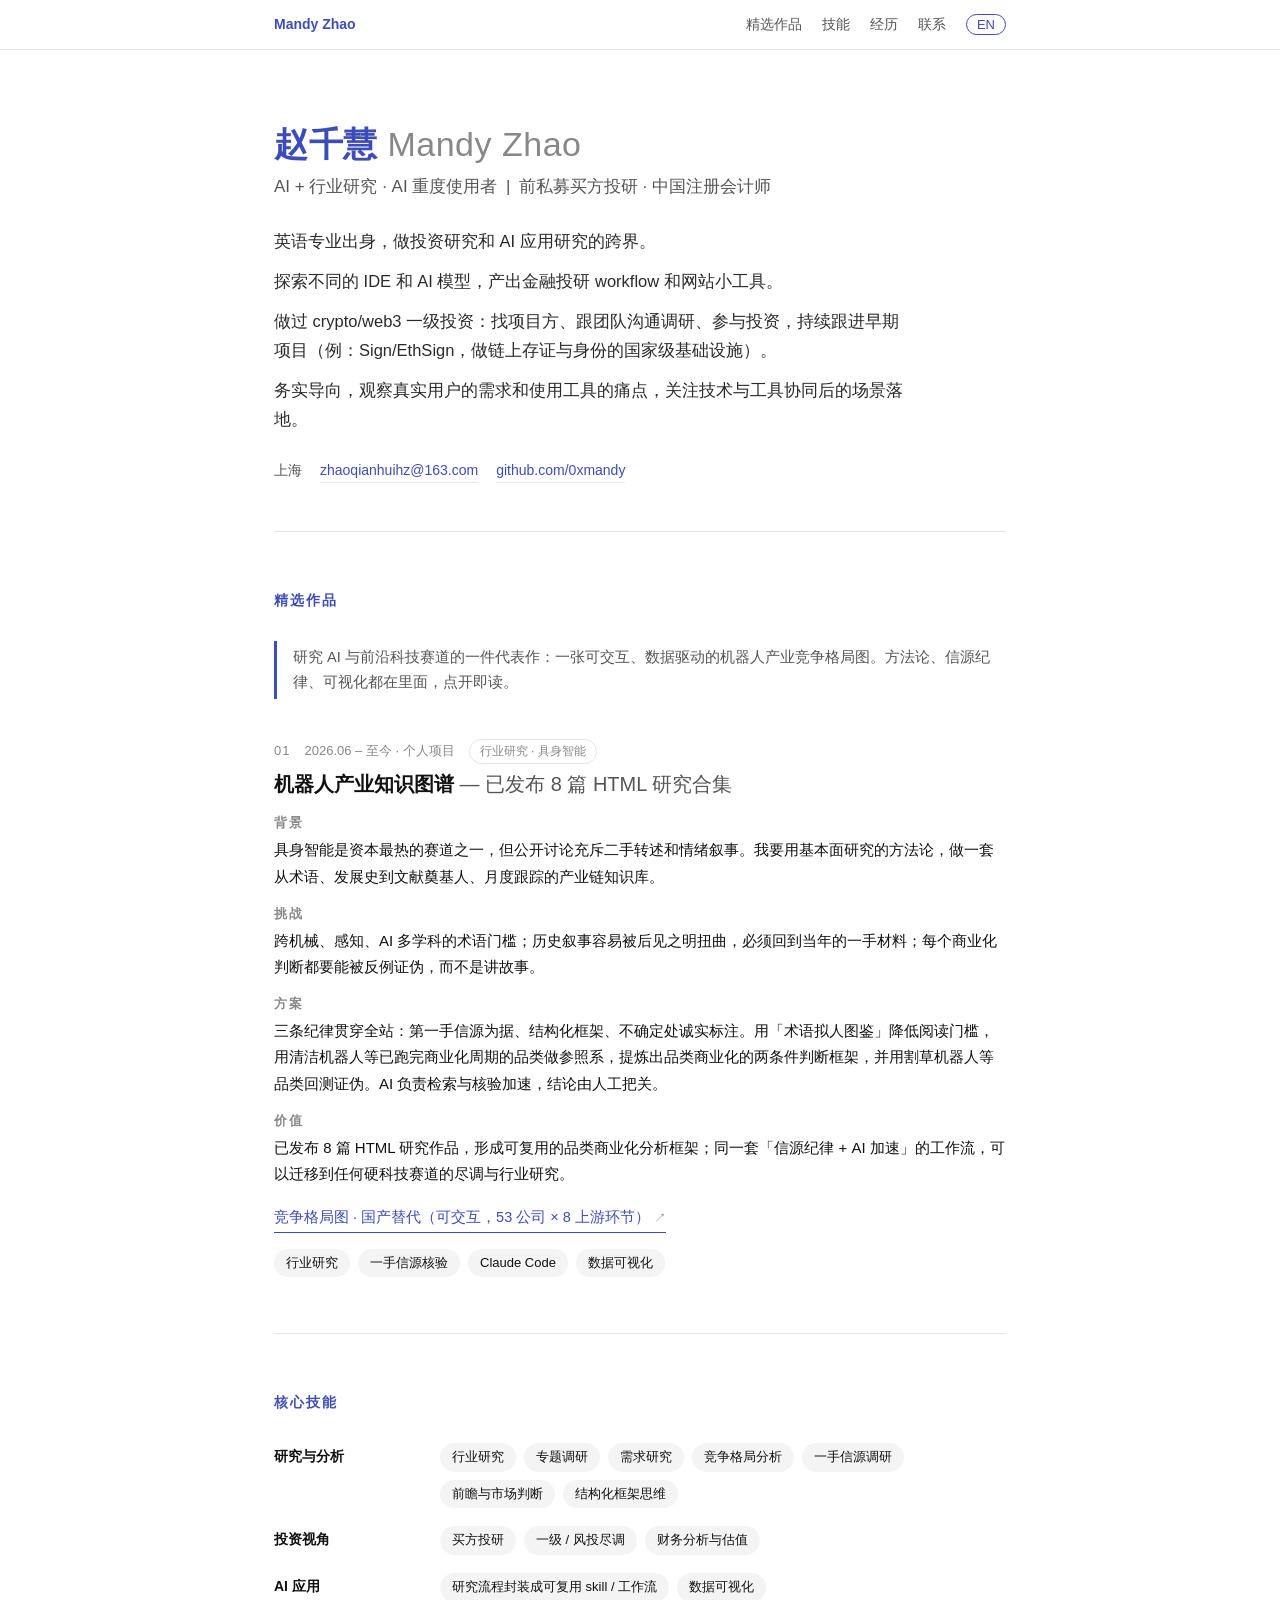
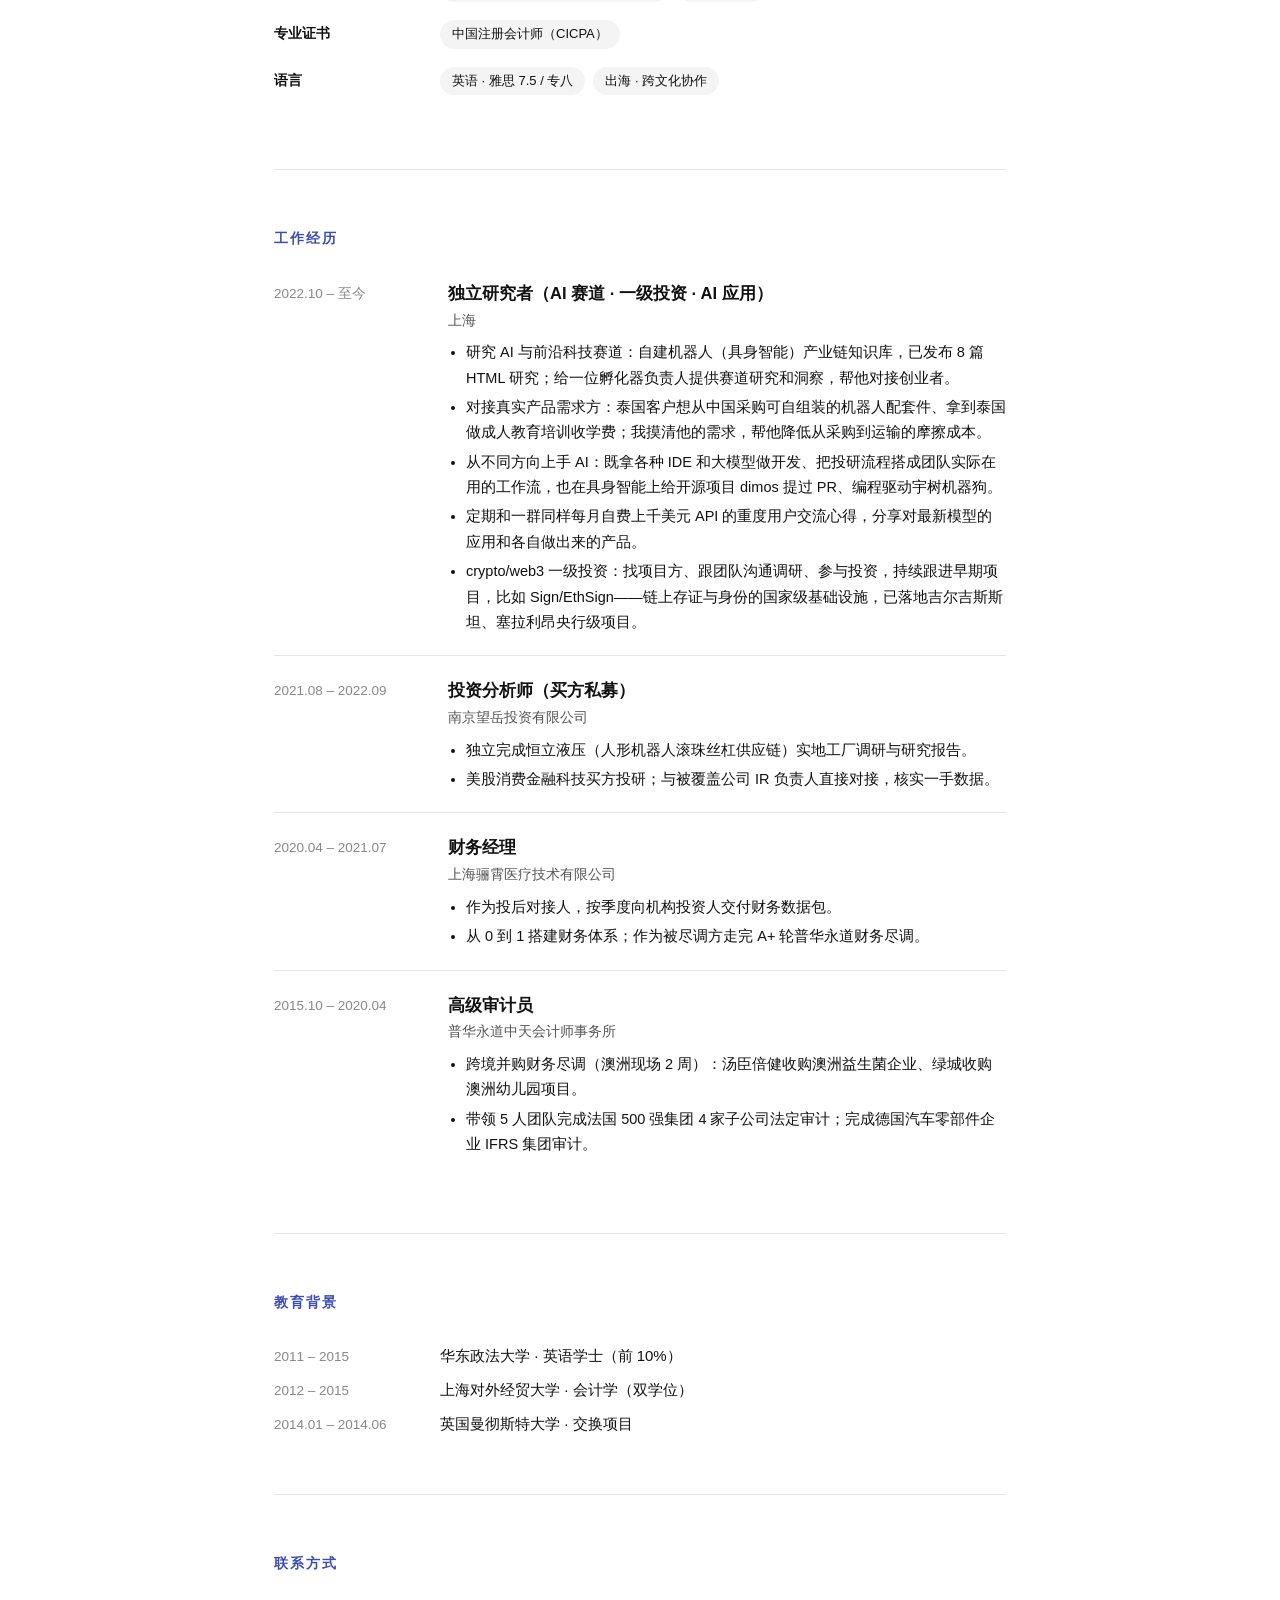
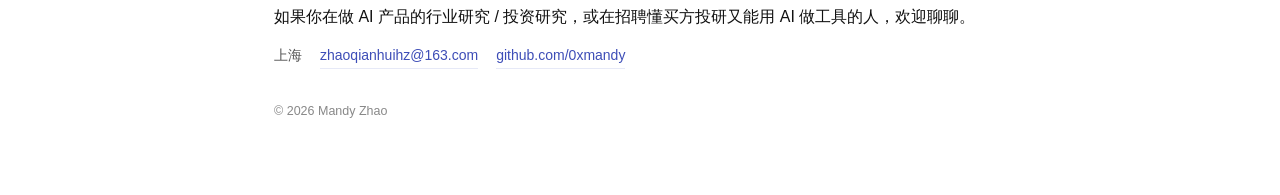
==== commit e971ccc7: "豆包定制改版：hero平铺直叙+精选作品单卡(机器人竞争格局图,已发布可交互)+技能战略分析导向+经历重写+Indigo配色 - hero 角色行改 AI+行业研究/前私募买方投研;简介换平铺直叙4行" ====
--- a/index.html
+++ b/index.html
@@ -3,8 +3,8 @@
 <head>
 <meta charset="UTF-8">
 <meta name="viewport" content="width=device-width, initial-scale=1.0">
-<title>赵千慧 Mandy Zhao — 投研 AI 系统 · FDE 金融方向</title>
-<meta name="description" content="赵千慧 Mandy Zhao — 中国注册会计师 · 前普华永道 · 前私募投研，投研 AI 系统搭建与 AI 工作流交付作品集">
+<title>赵千慧 Mandy Zhao — AI + 行业研究 · 前私募买方投研</title>
+<meta name="description" content="赵千慧 Mandy Zhao — 中国注册会计师 · 前私募买方投研 · AI 重度使用者，做投资研究与 AI 应用研究的跨界">
 <style>
   :root {
     --ink: #111;
@@ -13,6 +13,8 @@
     --line: #e5e5e5;
     --bg: #fff;
     --chip-bg: #f4f4f4;
+    --accent: #3d4db7;
+    --accent-soft: #e6e9f7;
   }
   * { margin: 0; padding: 0; box-sizing: border-box; }
   html { scroll-behavior: smooth; }
@@ -132,6 +134,22 @@
     .edu { flex-direction: column; gap: 2px; }
     .nav-inner { gap: 12px; font-size: 13px; overflow-x: auto; }
   }
+
+  /* ---- indigo accent + flat intro (2026-07-18) ---- */
+  .hero h1 { color: var(--accent); }
+  .nav-name { color: var(--accent) !important; }
+  h2 { color: var(--accent); }
+  .contact a { color: var(--accent); border-bottom-color: var(--accent-soft); }
+  .contact a:hover { border-bottom-color: var(--accent); }
+  .nav-inner a:hover { color: var(--accent); }
+  .portfolio-note { border-left-color: var(--accent); }
+  .case .reports a { color: var(--accent); border-bottom-color: var(--accent); }
+  .case .reports a:hover { color: var(--sub); border-bottom-color: var(--sub); }
+  #langBtn { border-color: var(--accent); color: var(--accent); }
+  #langBtn:hover { background: var(--accent); color: #fff; }
+  .hero .intro { margin-top: 26px; max-width: 640px; }
+  .hero .intro p { margin-top: 11px; font-size: 16.5px; color: #2a2a2a; }
+  .hero .intro p strong { color: var(--accent); font-weight: 600; }
 </style>
 </head>
 <body class="lang-zh">
@@ -139,7 +157,7 @@
 <nav>
   <div class="nav-inner">
     <a href="#top" class="nav-name">Mandy Zhao</a>
-    <a href="#portfolio"><span class="zh">作品集</span><span class="en">Portfolio</span></a>
+    <a href="#portfolio"><span class="zh">精选作品</span><span class="en">Work</span></a>
     <a href="#skills"><span class="zh">技能</span><span class="en">Skills</span></a>
     <a href="#experience"><span class="zh">经历</span><span class="en">Experience</span></a>
     <a href="#contact"><span class="zh">联系</span><span class="en">Contact</span></a>
@@ -153,25 +171,25 @@
   <header class="hero">
     <h1><span class="zh">赵千慧</span><span class="en">Mandy Zhao</span> <span style="color:var(--faint);font-weight:400"><span class="zh">Mandy Zhao</span><span class="en">(Qianhui)</span></span></h1>
     <p class="role">
-      <span class="zh">投研 AI 系统搭建 · FDE 金融方向&ensp;|&ensp;中国注册会计师 · 前普华永道 · 前私募投研</span>
-      <span class="en">AI Research Systems · Forward Deployed Engineering (Finance)&ensp;|&ensp;CPA · ex-PwC · ex-PE</span>
+      <span class="zh">AI + 行业研究 · AI 重度使用者&ensp;|&ensp;前私募买方投研 · 中国注册会计师</span>
+      <span class="en">AI + Industry Research · Heavy AI User&ensp;|&ensp;ex-PE Buy-Side Research · CPA (China)</span>
     </p>
-    <p class="hook">
-      <span class="zh">把混乱但高价值的业务问题，<br>变成可靠、可审计的 AI 工作流。</span>
-      <span class="en">I turn messy, high-value business problems<br>into reliable, auditable AI workflows.</span>
-    </p>
-    <div class="lines">
+    <div class="intro">
       <p>
-        <span class="zh"><strong>稀缺组合</strong>：金融领域专业 × 审计合规背景 × 亲手搭建 LLM / RAG 工作流——三样很少出现在同一个人身上。</span>
-        <span class="en"><strong>A rare combination</strong>: financial domain expertise × audit &amp; compliance background × hands-on LLM / RAG workflow building — three things that rarely coexist in one person.</span>
+        <span class="zh">英语专业出身，做投资研究和 AI 应用研究的跨界。</span>
+        <span class="en">An English major working at the intersection of investment research and applied-AI research.</span>
       </p>
       <p>
-        <span class="zh"><strong>擅长场景</strong>：金融、医疗、专业服务等强监管行业的企业客户——每个数字都要有出处，每一步都经得起审计。近半年的交付案例往下翻。</span>
-        <span class="en"><strong>Where I work best</strong>: enterprise customers in regulated industries — finance, healthcare, professional services — where every number needs a source and every step must survive an audit. Recent deliverables below.</span>
+        <span class="zh">探索不同的 IDE 和 AI 模型，产出金融投研 workflow 和网站小工具。</span>
+        <span class="en">I explore different IDEs and AI models, shipping finance-research workflows and small web tools.</span>
       </p>
       <p>
-        <span class="zh"><strong>下一步</strong>：在金融机构搭投研 AI 系统，或做金融方向的 FDE。</span>
-        <span class="en"><strong>Next</strong>: building AI research systems inside a financial institution, or forward-deployed engineering for finance.</span>
+        <span class="zh">做过 crypto/web3 一级投资：找项目方、跟团队沟通调研、参与投资，持续跟进早期项目（例：Sign/EthSign，做链上存证与身份的国家级基础设施）。</span>
+        <span class="en">I've done crypto/web3 early-stage investing — sourcing projects, doing diligence with founding teams, and participating in deals, with ongoing coverage of early projects (e.g. Sign/EthSign, on-chain attestation and identity infrastructure at the national level).</span>
+      </p>
+      <p>
+        <span class="zh">务实导向，观察真实用户的需求和使用工具的痛点，关注技术与工具协同后的场景落地。</span>
+        <span class="en">Pragmatic by default — I watch real users' needs and their pain points with tools, focused on how technology and tooling land in real scenarios.</span>
       </p>
     </div>
     <div class="contact">
@@ -183,99 +201,17 @@
 
   <!-- ================= PORTFOLIO ================= -->
   <section id="portfolio">
-    <h2><span class="zh">作品集 · 案例研究</span><span class="en">Portfolio · Case Studies</span></h2>
+    <h2><span class="zh">精选作品</span><span class="en">Selected Work</span></h2>
 
     <p class="portfolio-note">
-      <span class="zh">这些项目按时间排，跨度差不多半年。AI 工具变化太快——每个案例里的组合，都是当月我跑通、用熟、能交付的选型。换个时间点再做，我会换一套。这正是这份工作有意思的地方。</span>
-      <span class="en">These projects span roughly six months, in chronological order. AI tooling moves fast — the stack in each case is what I had running, mastered, and could deliver with that month. Redo any of them today and I'd pick a different combination. That's exactly what makes this work interesting.</span>
+      <span class="zh">研究 AI 与前沿科技赛道的一件代表作：一张可交互、数据驱动的机器人产业竞争格局图。方法论、信源纪律、可视化都在里面，点开即读。</span>
+      <span class="en">One representative piece from my research on AI and frontier-tech sectors: an interactive, data-driven map of the robotics industry's competitive landscape — methodology, source discipline, and visualization in one, open to read.</span>
     </p>
 
-    <!-- Case 01: 贵金属监控 -->
+    <!-- 机器人产业知识图谱（唯一精选作品） -->
     <article class="case">
       <div class="case-head">
         <span class="case-num">01</span>
-        <span class="case-date">2026.02 · <span class="zh">个人项目</span><span class="en">Personal Project</span></span>
-        <span class="case-cat"><span class="zh">行情 · 自动化</span><span class="en">Markets · Automation</span></span>
-      </div>
-      <h3>
-        <span class="zh">黄金白银价格监控 <span class="metric">— Telegram 全自动推送</span></span>
-        <span class="en">Gold &amp; Silver Price Monitor <span class="metric">— fully automated Telegram alerts</span></span>
-      </h3>
-      <dl>
-        <dt><span class="zh">背景</span><span class="en">BACKGROUND</span></dt>
-        <dd>
-          <span class="zh">贵金属价格波动剧烈，人工盯盘既耗时又容易漏掉关键时点，需要一个 7×24 无人值守的价格监控。</span>
-          <span class="en">Precious-metal prices swing hard; watching quotes manually is time-consuming and misses key moments. I needed 24/7 unattended price monitoring.</span>
-        </dd>
-        <dt><span class="zh">挑战</span><span class="en">CHALLENGE</span></dt>
-        <dd>
-          <span class="zh">免费行情源的稳定性与反爬限制；告警规则要过滤噪音、避免重复轰炸；脚本要在远程服务器上长期稳定自跑。</span>
-          <span class="en">Free market-data sources are unstable and rate-limited; alert rules had to filter noise and avoid duplicate spam; the script had to run unattended on a remote server for the long term.</span>
-        </dd>
-        <dt><span class="zh">方案</span><span class="en">SOLUTION</span></dt>
-        <dd>
-          <span class="zh">Python 脚本定时轮询行情源，按价格阈值与波动幅度触发告警，经 Telegram Bot 推送到手机；部署在境外 VPS 上由 cron 定时驱动，token 等敏感配置全部走环境变量。</span>
-          <span class="en">A Python script polls market-data sources on schedule, triggers alerts on price thresholds and swing magnitude, and pushes to my phone via a Telegram bot; deployed on an overseas VPS driven by cron, with all tokens kept in environment variables.</span>
-        </dd>
-        <dt><span class="zh">价值</span><span class="en">IMPACT</span></dt>
-        <dd>
-          <span class="zh">把「主动盯盘」变成「被动接收」：关键波动第一时间到手机，零人工值守。</span>
-          <span class="en">Turned "actively watching quotes" into "passively receiving alerts": key moves reach my phone instantly, with zero human babysitting.</span>
-        </dd>
-      </dl>
-      <div class="tags">
-        <span class="chip">Python</span>
-        <span class="chip">Telegram Bot API</span>
-        <span class="chip">cron / VPS</span>
-      </div>
-    </article>
-
-    <!-- Case 02: 财报 RAG / A股研究系统 -->
-    <article class="case">
-      <div class="case-head">
-        <span class="case-num">02</span>
-        <span class="case-date">2026.04 – <span class="zh">至今</span><span class="en">Present</span> · <span class="zh">个人项目</span><span class="en">Personal Project</span></span>
-        <span class="case-cat"><span class="zh">金融 · RAG</span><span class="en">Finance · RAG</span></span>
-      </div>
-      <h3>
-        <span class="zh">A股基本面研究系统 <span class="metric">— 财报提取 RAG + 多 Agent 管线</span></span>
-        <span class="en">A-Share Fundamental Research System <span class="metric">— financial-report RAG + multi-agent pipeline</span></span>
-      </h3>
-      <dl>
-        <dt><span class="zh">背景</span><span class="en">BACKGROUND</span></dt>
-        <dd>
-          <span class="zh">A股年报、招股书动辄数百页，人工找口径、对齐同业极其耗时；而直接「跟 AI 聊」得到的数字不可信——投研场景里每个数字都必须可溯源到原始文件。</span>
-          <span class="en">A-share annual reports and prospectuses run hundreds of pages; manually locating figures and aligning peer comparisons is painfully slow. And numbers from "just chatting with AI" can't be trusted — in investment research, every figure must trace back to the source document.</span>
-        </dd>
-        <dt><span class="zh">挑战</span><span class="en">CHALLENGE</span></dt>
-        <dd>
-          <span class="zh">第一手信源纪律（招股书 / 年报 / 公告为据）；同口径的同业对比；数字可回溯；研究过程要沉淀成可复用的流水线，而不是一次性对话。</span>
-          <span class="en">First-hand-source discipline (prospectuses / annual reports / filings only); peer comparisons on consistent definitions; traceable numbers; and a research process that compounds into a reusable pipeline instead of one-off conversations.</span>
-        </dd>
-        <dt><span class="zh">方案</span><span class="en">SOLUTION</span></dt>
-        <dd>
-          <span class="zh">「文件系统即真理」的研究仓库 + 固定 10 问的买方级事实底稿框架；LangGraph 多 Agent 管线分工——确定性工具负责取数与量化计算，LLM Agent 负责撰写，条件边把不合格的稿件打回重写；Streamlit dashboard 公网部署，Telegram 推送兜底。</span>
-          <span class="en">A "filesystem as source of truth" research repo plus a fixed 10-question buy-side fact-sheet framework; a LangGraph multi-agent pipeline with clear separation — deterministic tools handle data retrieval and quantitative computation, LLM agents handle drafting, and conditional edges send substandard drafts back for rewrite; a Streamlit dashboard deployed publicly, with Telegram push as backup.</span>
-        </dd>
-        <dt><span class="zh">价值</span><span class="en">IMPACT</span></dt>
-        <dd>
-          <span class="zh">落地两份完整个股事实底稿（迈威生物 688062、嘉友国际 603871），每个结论附第一手出处；管线复用后，新增覆盖标的只需替换输入。</span>
-          <span class="en">Shipped two complete single-stock fact sheets (Mabwell 688062, Jiayou International 603871), every conclusion backed by a first-hand citation; with the pipeline in place, covering a new company only requires swapping the inputs.</span>
-        </dd>
-      </dl>
-      <div class="tags">
-        <span class="chip">LangGraph</span>
-        <span class="chip">Claude Code</span>
-        <span class="chip">RAG</span>
-        <span class="chip">Streamlit</span>
-        <span class="chip">akshare</span>
-      </div>
-    </article>
-
-    <!-- Case 03: 机器人产业知识图谱 -->
-    <article class="case">
-      <div class="case-head">
-        <span class="case-num">03</span>
         <span class="case-date">2026.06 – <span class="zh">至今</span><span class="en">Present</span> · <span class="zh">个人项目</span><span class="en">Personal Project</span></span>
         <span class="case-cat"><span class="zh">行业研究 · 具身智能</span><span class="en">Industry Research · Embodied AI</span></span>
       </div>
@@ -305,6 +241,9 @@
           <span class="en">Eight HTML research pieces published, plus a reusable framework for analyzing category commercialization; the same "source discipline + AI acceleration" workflow transfers to due diligence and industry research in any hard-tech sector.</span>
         </dd>
       </dl>
+      <div class="reports">
+        <a href="reports/robotics/competitive-landscape.html" target="_blank" rel="noopener"><span class="zh">竞争格局图 · 国产替代（可交互，53 公司 × 8 上游环节）</span><span class="en">Competitive Landscape · Import Substitution (interactive, 53 companies × 8 upstream nodes)</span> <span class="arrow">↗</span></a>
+      </div>
       <div class="tags">
         <span class="chip"><span class="zh">行业研究</span><span class="en">Industry Research</span></span>
         <span class="chip"><span class="zh">一手信源核验</span><span class="en">Primary-Source Verification</span></span>
@@ -313,76 +252,36 @@
       </div>
     </article>
 
-    <!-- Case 04: 买方深度研究 万华 / 嘉友 -->
-    <article class="case">
-      <div class="case-head">
-        <span class="case-num">04</span>
-        <span class="case-date">2026.07 · <span class="zh">个人项目</span><span class="en">Personal Project</span></span>
-        <span class="case-cat"><span class="zh">金融 · 基本面研究</span><span class="en">Finance · Fundamental Research</span></span>
-      </div>
-      <h3>
-        <span class="zh">两份买方级深度底稿 <span class="metric">— 万华化学 · 嘉友国际，可点开读全文</span></span>
-        <span class="en">Two Buy-Side Deep-Dive Reports <span class="metric">— Wanhua Chemical &amp; Jiayou International, full text online</span></span>
-      </h3>
-      <dl>
-        <dt><span class="zh">背景</span><span class="en">BACKGROUND</span></dt>
-        <dd>
-          <span class="zh">光说搭了个研究系统没有说服力，真正能被翻开、被追问的是系统跑出来的完整报告。我挑了两家生意模式截然不同的 A股公司来验证方法论：万华化学（重资产化工制造）和嘉友国际（跨境物流服务）。</span>
-          <span class="en">"We built a research system" convinces no one on its own; what holds up to scrutiny is a full report the system produced. I picked two A-share companies with completely different business models to test the methodology: Wanhua Chemical (asset-heavy chemical manufacturing) and Jiayou International (cross-border logistics).</span>
-        </dd>
-        <dt><span class="zh">挑战</span><span class="en">CHALLENGE</span></dt>
-        <dd>
-          <span class="zh">两个行业的护城河逻辑毫不相通：化工拼的是成本曲线与投产节奏，物流拼的是通道控制与节点卡位。每个判断都得顶住反证——竞争者能否复制、政策生变会怎样、数字对不对得上年报口径。</span>
-          <span class="en">The two industries share no moat logic: chemicals compete on cost curves and capacity-ramp timing, logistics on corridor control and node positioning. Every judgment had to survive counter-evidence — can a rival replicate it, what if policy shifts, do the numbers reconcile to the annual report.</span>
-        </dd>
-        <dt><span class="zh">方案</span><span class="en">SOLUTION</span></dt>
-        <dd>
-          <span class="zh">同一套「固定 10 问 + 第一手信源纪律 + 反证清单」的框架分别落到两家公司。万华拆解了每一次投产究竟把哪项成本压下去的成本演化链条，并与 BASF、科思创、亨斯迈、陶氏做同口径对照；嘉友以铜带多走廊时代的节点价值重画竞争地图，配一张可交互货流地图，把公路、铁路、陆港的角色一次讲清。</span>
-          <span class="en">The same framework — a fixed 10 questions, first-hand-source discipline, and a falsification checklist — was applied to both. For Wanhua I traced the cost-evolution chain of exactly which cost each capacity expansion drove down, benchmarked on consistent definitions against BASF, Covestro, Huntsman, and Dow; for Jiayou I redrew the competitive map around node value in the copper-belt multi-corridor era, with an interactive cargo-flow map laying out the roles of road, rail, and dry ports at a glance.</span>
-        </dd>
-        <dt><span class="zh">价值</span><span class="en">IMPACT</span></dt>
-        <dd>
-          <span class="zh">两份完整买方底稿，每个结论都挂第一手出处（年报、招股书、公告、竞争对手 10-K）。同一框架不挑行业、可复用，是能沉淀下来的研究能力。</span>
-          <span class="en">Two complete buy-side fact sheets, every conclusion tied to a first-hand source (annual reports, prospectuses, filings, competitors' 10-Ks). The same framework is industry-agnostic and reusable — a research capability that compounds.</span>
-        </dd>
-      </dl>
-      <div class="reports">
-        <a href="reports/wanhua/moat.html" target="_blank" rel="noopener"><span class="zh">万华化学 · 低成本护城河</span><span class="en">Wanhua · Low-Cost Moat</span> <span class="arrow">↗</span></a>
-        <a href="reports/jiayou/forward-findings.html" target="_blank" rel="noopener"><span class="zh">嘉友国际 · 前瞻发现</span><span class="en">Jiayou · Forward Findings</span> <span class="arrow">↗</span></a>
-        <a href="reports/jiayou/cargo-flow-map.html" target="_blank" rel="noopener"><span class="zh">嘉友 · 可交互货流地图</span><span class="en">Jiayou · Interactive Cargo-Flow Map</span> <span class="arrow">↗</span></a>
-      </div>
-      <div class="tags">
-        <span class="chip"><span class="zh">基本面研究</span><span class="en">Fundamental Research</span></span>
-        <span class="chip"><span class="zh">一手信源核验</span><span class="en">Primary-Source Verification</span></span>
-        <span class="chip"><span class="zh">同口径对比</span><span class="en">Like-for-Like Benchmarking</span></span>
-        <span class="chip"><span class="zh">数据可视化</span><span class="en">Data Visualization</span></span>
-      </div>
-    </article>
   </section>
 
   <!-- ================= SKILLS ================= -->
   <section id="skills">
     <h2><span class="zh">核心技能</span><span class="en">Core Skills</span></h2>
     <div class="skill-group">
-      <div class="skill-label"><span class="zh">AI 工程与交付</span><span class="en">AI Engineering &amp; Delivery</span></div>
+      <div class="skill-label"><span class="zh">研究与分析</span><span class="en">Research &amp; Analysis</span></div>
       <div class="chips">
-        <span class="chip">RAG</span>
-        <span class="chip">LangGraph</span>
-        <span class="chip"><span class="zh">多 Agent 管线</span><span class="en">Multi-Agent Pipelines</span></span>
-        <span class="chip">Workflow Orchestration</span>
-        <span class="chip">Claude Code / Codex</span>
-        <span class="chip">Python / SQL</span>
+        <span class="chip"><span class="zh">行业研究</span><span class="en">Industry Research</span></span>
+        <span class="chip"><span class="zh">专题调研</span><span class="en">Thematic Research</span></span>
+        <span class="chip"><span class="zh">需求研究</span><span class="en">Needs Research</span></span>
+        <span class="chip"><span class="zh">竞争格局分析</span><span class="en">Competitive-Landscape Analysis</span></span>
+        <span class="chip"><span class="zh">一手信源调研</span><span class="en">Primary-Source Research</span></span>
+        <span class="chip"><span class="zh">前瞻与市场判断</span><span class="en">Forward-Looking Market Judgment</span></span>
+        <span class="chip"><span class="zh">结构化框架思维</span><span class="en">Structured Frameworks</span></span>
+      </div>
+    </div>
+    <div class="skill-group">
+      <div class="skill-label"><span class="zh">投资视角</span><span class="en">Investment Lens</span></div>
+      <div class="chips">
+        <span class="chip"><span class="zh">买方投研</span><span class="en">Buy-Side Research</span></span>
+        <span class="chip"><span class="zh">一级 / 风投尽调</span><span class="en">Venture / Early-Stage Diligence</span></span>
+        <span class="chip"><span class="zh">财务分析与估值</span><span class="en">Financial Analysis &amp; Valuation</span></span>
+      </div>
+    </div>
+    <div class="skill-group">
+      <div class="skill-label"><span class="zh">AI 应用</span><span class="en">Applied AI</span></div>
+      <div class="chips">
+        <span class="chip"><span class="zh">研究流程封装成可复用 skill / 工作流</span><span class="en">Research → Reusable Skills / Workflows</span></span>
         <span class="chip"><span class="zh">数据可视化</span><span class="en">Data Visualization</span></span>
-      </div>
-    </div>
-    <div class="skill-group">
-      <div class="skill-label"><span class="zh">金融与投研</span><span class="en">Finance &amp; Research</span></div>
-      <div class="chips">
-        <span class="chip"><span class="zh">财务尽职调查（FDD）</span><span class="en">Financial Due Diligence</span></span>
-        <span class="chip"><span class="zh">买方投研 · 一手调研</span><span class="en">Buy-side Research · Field Work</span></span>
-        <span class="chip"><span class="zh">财务建模</span><span class="en">Financial Modeling</span></span>
-        <span class="chip"><span class="zh">法定与 IFRS 审计</span><span class="en">Statutory &amp; IFRS Audit</span></span>
-        <span class="chip"><span class="zh">合并报表</span><span class="en">Group Consolidation</span></span>
       </div>
     </div>
     <div class="skill-group">
@@ -395,7 +294,7 @@
       <div class="skill-label"><span class="zh">语言</span><span class="en">Languages</span></div>
       <div class="chips">
         <span class="chip"><span class="zh">英语 · 雅思 7.5 / 专八</span><span class="en">English · IELTS 7.5 / TEM-8</span></span>
-        <span class="chip"><span class="zh">可对接海外客户 / 开发者</span><span class="en">Engages Overseas Clients / Developers</span></span>
+        <span class="chip"><span class="zh">出海 · 跨文化协作</span><span class="en">Going-Global · Cross-Cultural</span></span>
       </div>
     </div>
   </section>
@@ -407,12 +306,14 @@
     <div class="job">
       <div class="job-date">2022.10 – <span class="zh">至今</span><span class="en">Present</span></div>
       <div class="job-body">
-        <h3><span class="zh">独立投研与 AI 工作流交付</span><span class="en">Independent Research &amp; AI Workflow Delivery</span></h3>
+        <h3><span class="zh">独立研究者（AI 赛道 · 一级投资 · AI 应用）</span><span class="en">Independent Researcher (AI sectors · Early-Stage Investing · Applied AI)</span></h3>
         <div class="org"><span class="zh">上海</span><span class="en">Shanghai</span></div>
         <ul>
-          <li><span class="zh">AI 工作流真实交付：详见上方作品集三个案例。</span><span class="en">Shipped real AI-workflow deliverables — see the three case studies above.</span></li>
-          <li><span class="zh">在 48 小时黑客松中向开源具身智能项目 dimos 提交 PR，编程驱动宇树机器狗按思路运动。</span><span class="en">Contributed a PR to open-source embodied-AI project dimos at a 48-hour hackathon, programming a Unitree robot dog to move as designed.</span></li>
-          <li><span class="zh">深度参与开发者社区：mushanghai 共创者、seapunkclub 完整参与者；数据可视化比赛前三名（$1,000 奖金）。</span><span class="en">Active in developer communities: co-creator of mushanghai, sustained participant in seapunkclub; Top 3 (US$1,000 prize) in a data-visualization competition.</span></li>
+          <li><span class="zh">研究 AI 与前沿科技赛道：自建机器人（具身智能）产业链知识库，已发布 8 篇 HTML 研究；给一位孵化器负责人提供赛道研究和洞察，帮他对接创业者。</span><span class="en">Research AI and frontier-tech sectors: built a robotics (embodied-AI) supply-chain knowledge base from scratch, with 8 HTML research pieces published; provide sector research and insight to an incubator head, helping him connect with founders.</span></li>
+          <li><span class="zh">对接真实产品需求方：泰国客户想从中国采购可自组装的机器人配套件、拿到泰国做成人教育培训收学费；我摸清他的需求，帮他降低从采购到运输的摩擦成本。</span><span class="en">Work directly with the real demand side: a Thai client wanted to source self-assemblable robot kits from China to run paid adult-education training in Thailand; I mapped his needs and cut friction from sourcing through to shipping.</span></li>
+          <li><span class="zh">从不同方向上手 AI：既拿各种 IDE 和大模型做开发、把投研流程搭成团队实际在用的工作流，也在具身智能上给开源项目 dimos 提过 PR、编程驱动宇树机器狗。</span><span class="en">Approach AI from several angles: build with various IDEs and LLMs and turn research processes into workflows a team actually uses; on the embodied-AI side, contributed a PR to open-source project dimos, programming a Unitree robot dog.</span></li>
+          <li><span class="zh">定期和一群同样每月自费上千美元 API 的重度用户交流心得，分享对最新模型的应用和各自做出来的产品。</span><span class="en">Regularly trade notes with a group of heavy users who, like me, spend over a thousand dollars a month on API out of pocket — sharing applications of the latest models and the products each of us builds.</span></li>
+          <li><span class="zh">crypto/web3 一级投资：找项目方、跟团队沟通调研、参与投资，持续跟进早期项目，比如 Sign/EthSign——链上存证与身份的国家级基础设施，已落地吉尔吉斯斯坦、塞拉利昂央行级项目。</span><span class="en">Crypto/web3 early-stage investing: source projects, do diligence with founding teams, participate in deals, and track early projects — e.g. Sign/EthSign, on-chain attestation and identity infrastructure at the national level, deployed in central-bank-grade projects in Kyrgyzstan and Sierra Leone.</span></li>
         </ul>
       </div>
     </div>
@@ -475,8 +376,8 @@
   <footer id="contact">
     <h2><span class="zh">联系方式</span><span class="en">Get in Touch</span></h2>
     <p>
-      <span class="zh">如果你在金融机构搭建投研 AI 系统，或在招聘金融方向的 FDE / 解决方案工程师，欢迎联系。</span>
-      <span class="en">If you're building AI research systems at a financial institution, or hiring finance-focused Forward Deployed Engineers / solutions engineers, I'd love to hear from you.</span>
+      <span class="zh">如果你在做 AI 产品的行业研究 / 投资研究，或在招聘懂买方投研又能用 AI 做工具的人，欢迎聊聊。</span>
+      <span class="en">If you're doing industry / investment research for an AI product, or hiring someone who combines buy-side research with hands-on AI tooling, I'd love to talk.</span>
     </p>
     <div class="contact">
       <span><span class="zh">上海</span><span class="en">Shanghai</span></span>
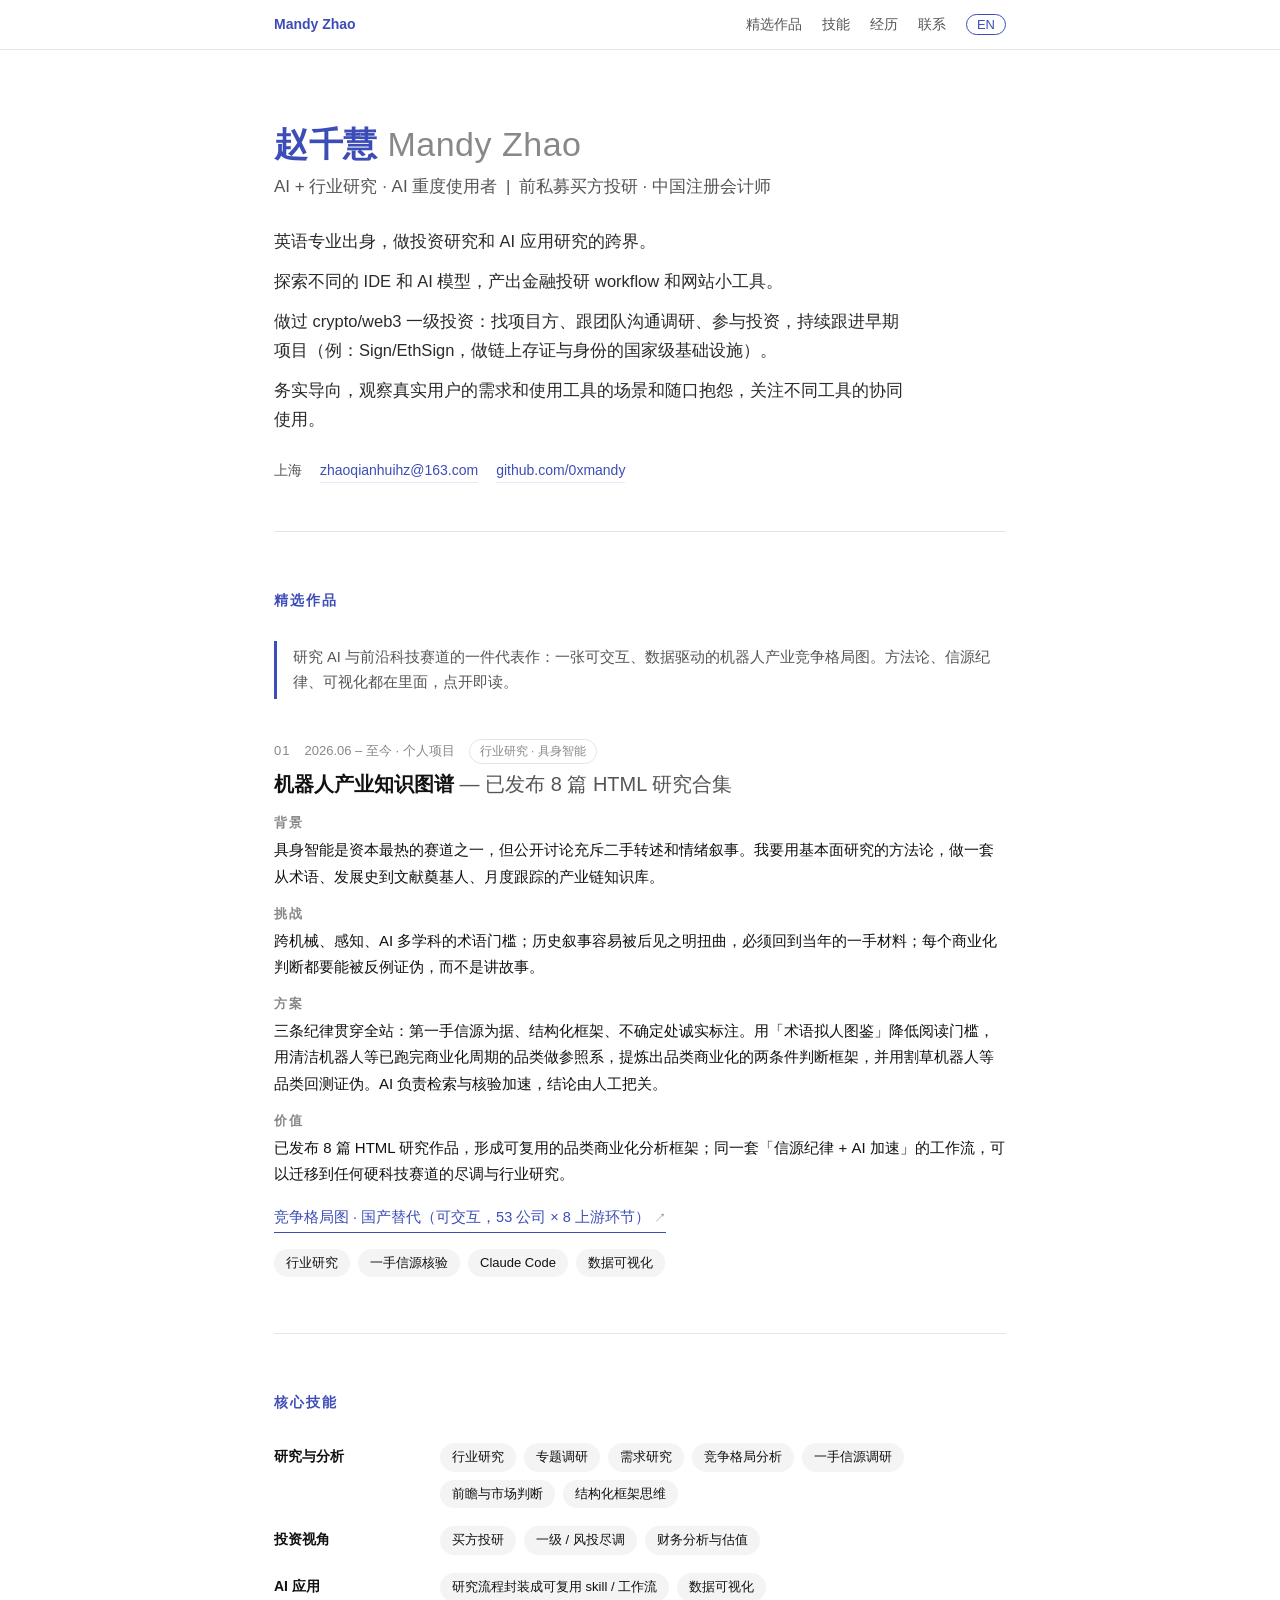
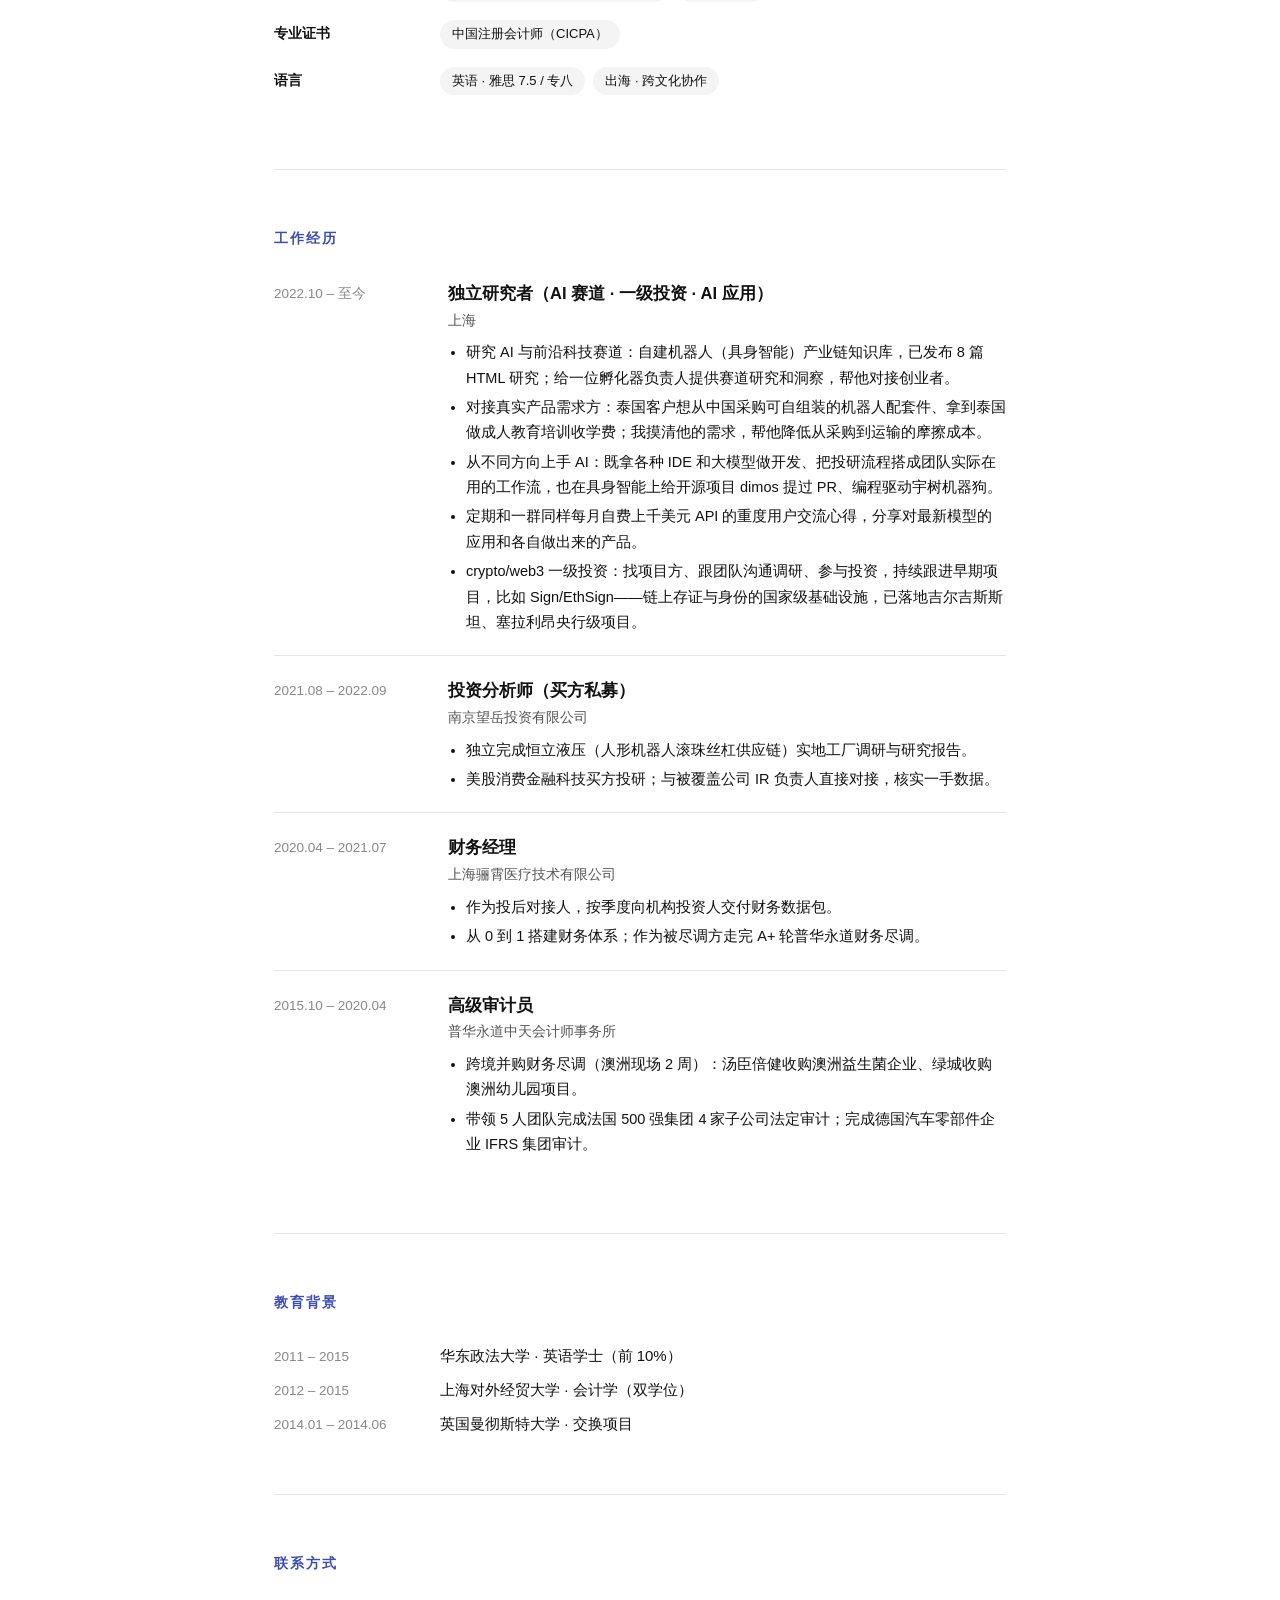
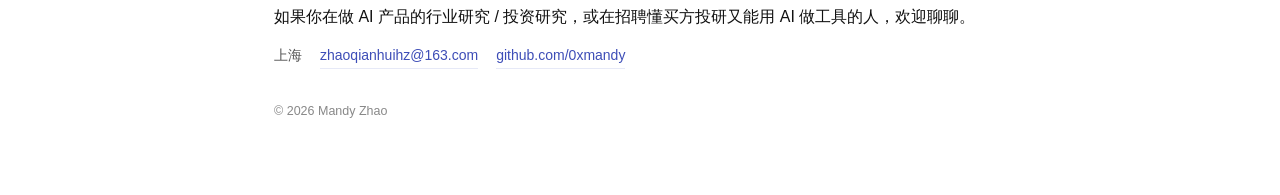
==== commit 0d70daa2: "豆包简历 hero 第4行改：观察使用工具的场景和随口抱怨+关注不同工具协同使用" ====
--- a/index.html
+++ b/index.html
@@ -188,8 +188,8 @@
         <span class="en">I've done crypto/web3 early-stage investing — sourcing projects, doing diligence with founding teams, and participating in deals, with ongoing coverage of early projects (e.g. Sign/EthSign, on-chain attestation and identity infrastructure at the national level).</span>
       </p>
       <p>
-        <span class="zh">务实导向，观察真实用户的需求和使用工具的痛点，关注技术与工具协同后的场景落地。</span>
-        <span class="en">Pragmatic by default — I watch real users' needs and their pain points with tools, focused on how technology and tooling land in real scenarios.</span>
+        <span class="zh">务实导向，观察真实用户的需求和使用工具的场景和随口抱怨，关注不同工具的协同使用。</span>
+        <span class="en">Pragmatic by default — I watch real users' needs, how they use tools in context, and their offhand gripes, with an eye on how different tools get combined in practice.</span>
       </p>
     </div>
     <div class="contact">
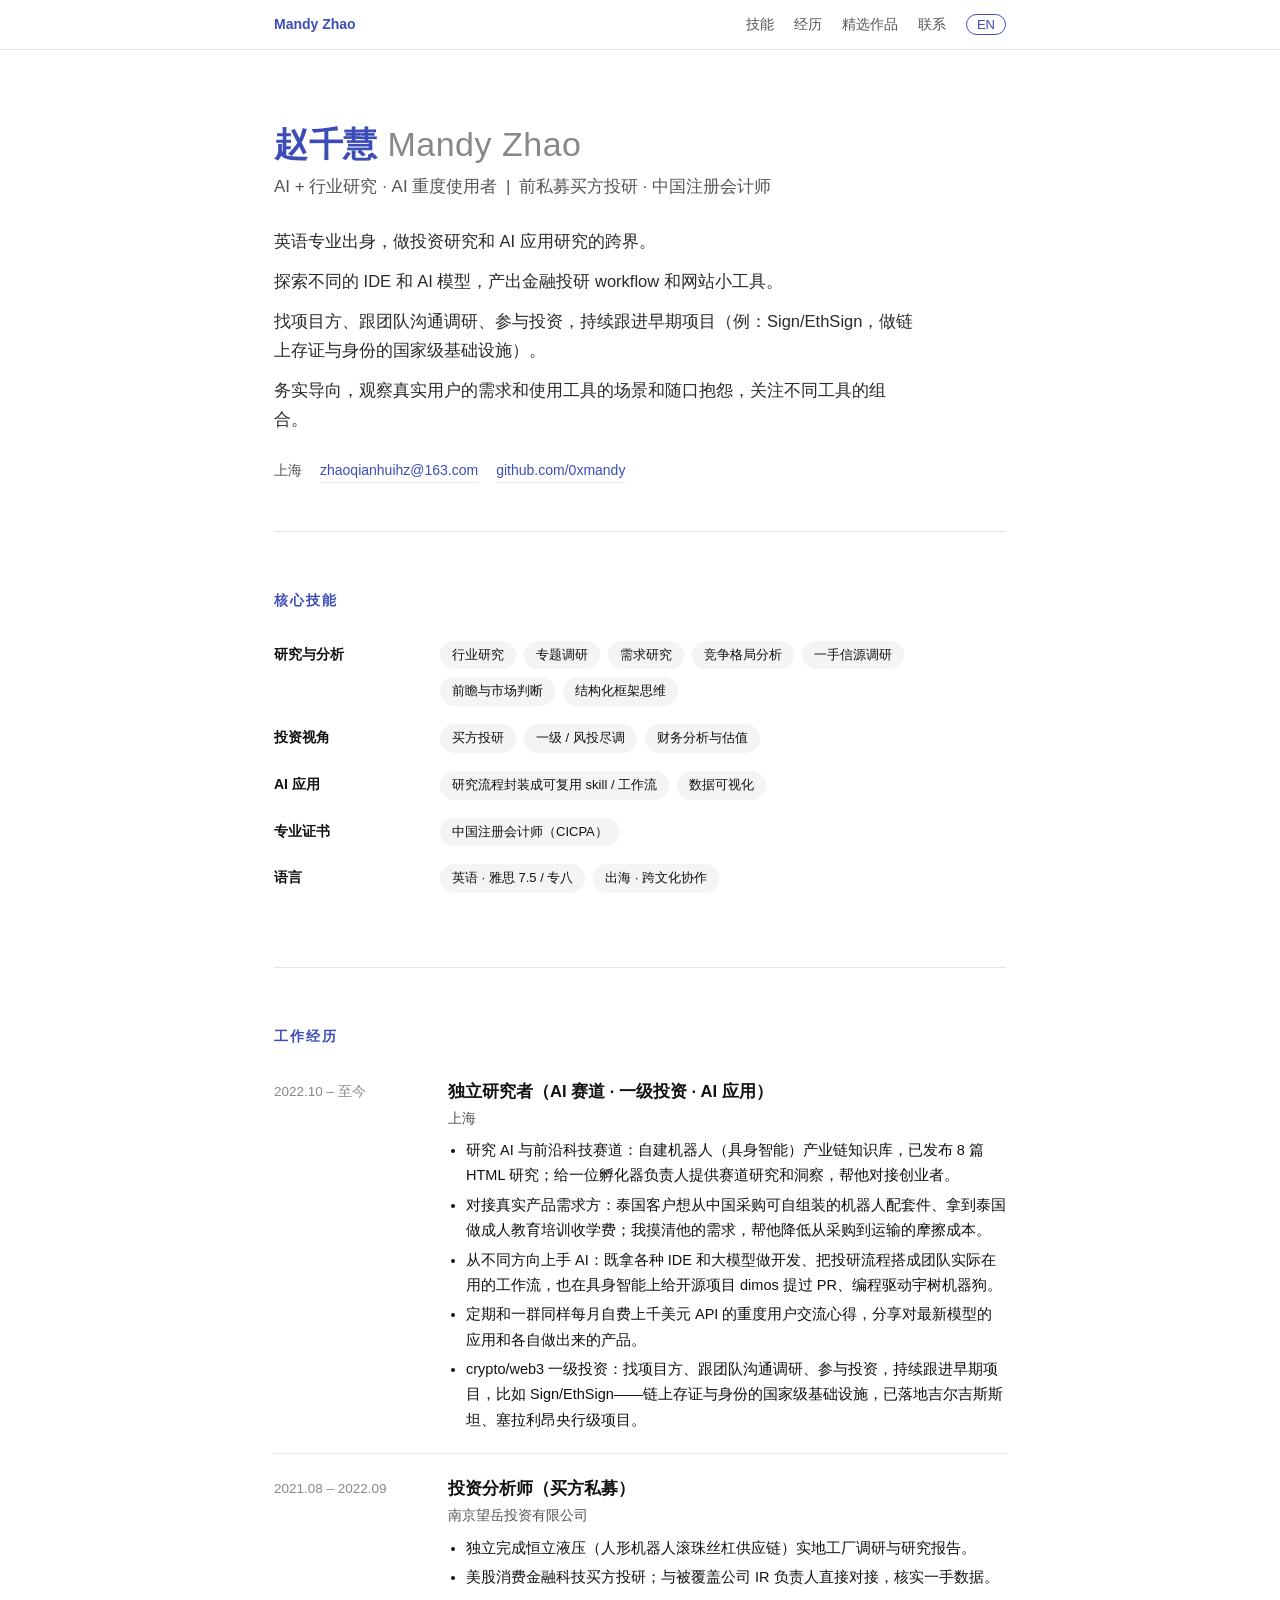
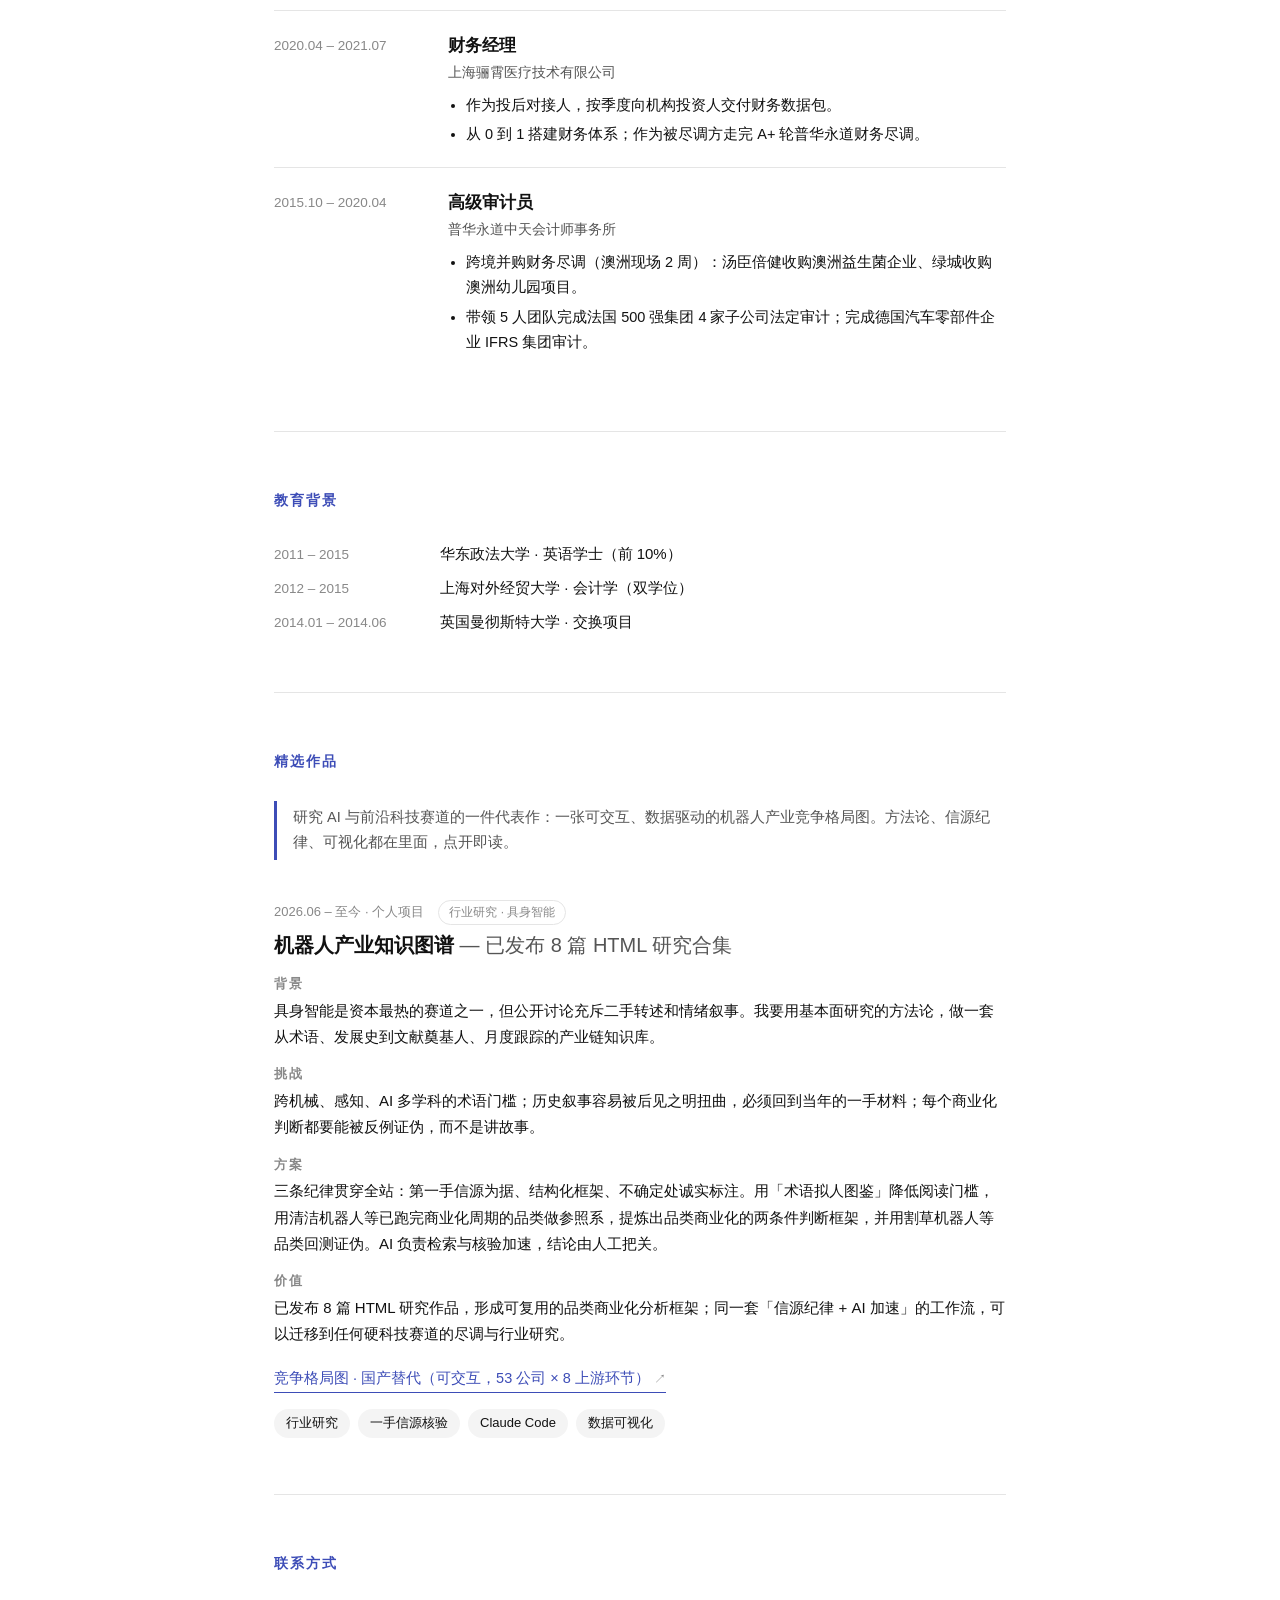
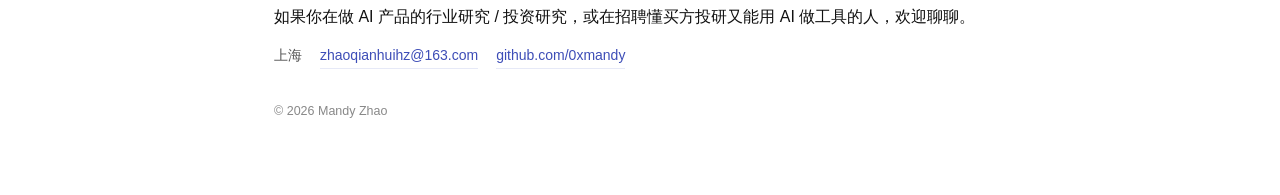
==== commit e9b10fb0: "豆包简历微调：hero第4行改'组合'+去crypto/web3前缀软化+去作品编号01+精选作品移到最下方+导航同步" ====
--- a/index.html
+++ b/index.html
@@ -157,9 +157,9 @@
 <nav>
   <div class="nav-inner">
     <a href="#top" class="nav-name">Mandy Zhao</a>
-    <a href="#portfolio"><span class="zh">精选作品</span><span class="en">Work</span></a>
     <a href="#skills"><span class="zh">技能</span><span class="en">Skills</span></a>
     <a href="#experience"><span class="zh">经历</span><span class="en">Experience</span></a>
+    <a href="#portfolio"><span class="zh">精选作品</span><span class="en">Work</span></a>
     <a href="#contact"><span class="zh">联系</span><span class="en">Contact</span></a>
     <button id="langBtn" onclick="toggleLang()">EN</button>
   </div>
@@ -184,12 +184,12 @@
         <span class="en">I explore different IDEs and AI models, shipping finance-research workflows and small web tools.</span>
       </p>
       <p>
-        <span class="zh">做过 crypto/web3 一级投资：找项目方、跟团队沟通调研、参与投资，持续跟进早期项目（例：Sign/EthSign，做链上存证与身份的国家级基础设施）。</span>
-        <span class="en">I've done crypto/web3 early-stage investing — sourcing projects, doing diligence with founding teams, and participating in deals, with ongoing coverage of early projects (e.g. Sign/EthSign, on-chain attestation and identity infrastructure at the national level).</span>
+        <span class="zh">找项目方、跟团队沟通调研、参与投资，持续跟进早期项目（例：Sign/EthSign，做链上存证与身份的国家级基础设施）。</span>
+        <span class="en">Sourcing projects, doing diligence with founding teams, and participating in deals, with ongoing coverage of early-stage projects (e.g. Sign/EthSign, on-chain attestation and identity infrastructure at the national level).</span>
       </p>
       <p>
-        <span class="zh">务实导向，观察真实用户的需求和使用工具的场景和随口抱怨，关注不同工具的协同使用。</span>
-        <span class="en">Pragmatic by default — I watch real users' needs, how they use tools in context, and their offhand gripes, with an eye on how different tools get combined in practice.</span>
+        <span class="zh">务实导向，观察真实用户的需求和使用工具的场景和随口抱怨，关注不同工具的组合。</span>
+        <span class="en">Pragmatic by default — I watch real users' needs, how they use tools in context, and their offhand gripes, with an eye on how different tools combine.</span>
       </p>
     </div>
     <div class="contact">
@@ -199,6 +199,124 @@
     </div>
   </header>
 
+  <!-- ================= SKILLS ================= -->
+  <section id="skills">
+    <h2><span class="zh">核心技能</span><span class="en">Core Skills</span></h2>
+    <div class="skill-group">
+      <div class="skill-label"><span class="zh">研究与分析</span><span class="en">Research &amp; Analysis</span></div>
+      <div class="chips">
+        <span class="chip"><span class="zh">行业研究</span><span class="en">Industry Research</span></span>
+        <span class="chip"><span class="zh">专题调研</span><span class="en">Thematic Research</span></span>
+        <span class="chip"><span class="zh">需求研究</span><span class="en">Needs Research</span></span>
+        <span class="chip"><span class="zh">竞争格局分析</span><span class="en">Competitive-Landscape Analysis</span></span>
+        <span class="chip"><span class="zh">一手信源调研</span><span class="en">Primary-Source Research</span></span>
+        <span class="chip"><span class="zh">前瞻与市场判断</span><span class="en">Forward-Looking Market Judgment</span></span>
+        <span class="chip"><span class="zh">结构化框架思维</span><span class="en">Structured Frameworks</span></span>
+      </div>
+    </div>
+    <div class="skill-group">
+      <div class="skill-label"><span class="zh">投资视角</span><span class="en">Investment Lens</span></div>
+      <div class="chips">
+        <span class="chip"><span class="zh">买方投研</span><span class="en">Buy-Side Research</span></span>
+        <span class="chip"><span class="zh">一级 / 风投尽调</span><span class="en">Venture / Early-Stage Diligence</span></span>
+        <span class="chip"><span class="zh">财务分析与估值</span><span class="en">Financial Analysis &amp; Valuation</span></span>
+      </div>
+    </div>
+    <div class="skill-group">
+      <div class="skill-label"><span class="zh">AI 应用</span><span class="en">Applied AI</span></div>
+      <div class="chips">
+        <span class="chip"><span class="zh">研究流程封装成可复用 skill / 工作流</span><span class="en">Research → Reusable Skills / Workflows</span></span>
+        <span class="chip"><span class="zh">数据可视化</span><span class="en">Data Visualization</span></span>
+      </div>
+    </div>
+    <div class="skill-group">
+      <div class="skill-label"><span class="zh">专业证书</span><span class="en">Certification</span></div>
+      <div class="chips">
+        <span class="chip"><span class="zh">中国注册会计师（CICPA）</span><span class="en">CPA (China / CICPA)</span></span>
+      </div>
+    </div>
+    <div class="skill-group">
+      <div class="skill-label"><span class="zh">语言</span><span class="en">Languages</span></div>
+      <div class="chips">
+        <span class="chip"><span class="zh">英语 · 雅思 7.5 / 专八</span><span class="en">English · IELTS 7.5 / TEM-8</span></span>
+        <span class="chip"><span class="zh">出海 · 跨文化协作</span><span class="en">Going-Global · Cross-Cultural</span></span>
+      </div>
+    </div>
+  </section>
+
+  <!-- ================= EXPERIENCE ================= -->
+  <section id="experience">
+    <h2><span class="zh">工作经历</span><span class="en">Experience</span></h2>
+
+    <div class="job">
+      <div class="job-date">2022.10 – <span class="zh">至今</span><span class="en">Present</span></div>
+      <div class="job-body">
+        <h3><span class="zh">独立研究者（AI 赛道 · 一级投资 · AI 应用）</span><span class="en">Independent Researcher (AI sectors · Early-Stage Investing · Applied AI)</span></h3>
+        <div class="org"><span class="zh">上海</span><span class="en">Shanghai</span></div>
+        <ul>
+          <li><span class="zh">研究 AI 与前沿科技赛道：自建机器人（具身智能）产业链知识库，已发布 8 篇 HTML 研究；给一位孵化器负责人提供赛道研究和洞察，帮他对接创业者。</span><span class="en">Research AI and frontier-tech sectors: built a robotics (embodied-AI) supply-chain knowledge base from scratch, with 8 HTML research pieces published; provide sector research and insight to an incubator head, helping him connect with founders.</span></li>
+          <li><span class="zh">对接真实产品需求方：泰国客户想从中国采购可自组装的机器人配套件、拿到泰国做成人教育培训收学费；我摸清他的需求，帮他降低从采购到运输的摩擦成本。</span><span class="en">Work directly with the real demand side: a Thai client wanted to source self-assemblable robot kits from China to run paid adult-education training in Thailand; I mapped his needs and cut friction from sourcing through to shipping.</span></li>
+          <li><span class="zh">从不同方向上手 AI：既拿各种 IDE 和大模型做开发、把投研流程搭成团队实际在用的工作流，也在具身智能上给开源项目 dimos 提过 PR、编程驱动宇树机器狗。</span><span class="en">Approach AI from several angles: build with various IDEs and LLMs and turn research processes into workflows a team actually uses; on the embodied-AI side, contributed a PR to open-source project dimos, programming a Unitree robot dog.</span></li>
+          <li><span class="zh">定期和一群同样每月自费上千美元 API 的重度用户交流心得，分享对最新模型的应用和各自做出来的产品。</span><span class="en">Regularly trade notes with a group of heavy users who, like me, spend over a thousand dollars a month on API out of pocket — sharing applications of the latest models and the products each of us builds.</span></li>
+          <li><span class="zh">crypto/web3 一级投资：找项目方、跟团队沟通调研、参与投资，持续跟进早期项目，比如 Sign/EthSign——链上存证与身份的国家级基础设施，已落地吉尔吉斯斯坦、塞拉利昂央行级项目。</span><span class="en">Crypto/web3 early-stage investing: source projects, do diligence with founding teams, participate in deals, and track early projects — e.g. Sign/EthSign, on-chain attestation and identity infrastructure at the national level, deployed in central-bank-grade projects in Kyrgyzstan and Sierra Leone.</span></li>
+        </ul>
+      </div>
+    </div>
+
+    <div class="job">
+      <div class="job-date">2021.08 – 2022.09</div>
+      <div class="job-body">
+        <h3><span class="zh">投资分析师（买方私募）</span><span class="en">Investment Analyst (Buy-side PE)</span></h3>
+        <div class="org"><span class="zh">南京望岳投资有限公司</span><span class="en">Nanjing Wangyue Investment Co., Ltd.</span></div>
+        <ul>
+          <li><span class="zh">独立完成恒立液压（人形机器人滚珠丝杠供应链）实地工厂调研与研究报告。</span><span class="en">Independently led factory field research and a full report on Hengli Hydraulic (ball-screw supplier in the humanoid-robot supply chain).</span></li>
+          <li><span class="zh">美股消费金融科技买方投研；与被覆盖公司 IR 负责人直接对接，核实一手数据。</span><span class="en">Buy-side research on US-listed consumer fintech; worked directly with covered companies' IR leads to verify first-hand data.</span></li>
+        </ul>
+      </div>
+    </div>
+
+    <div class="job">
+      <div class="job-date">2020.04 – 2021.07</div>
+      <div class="job-body">
+        <h3><span class="zh">财务经理</span><span class="en">Finance Manager</span></h3>
+        <div class="org"><span class="zh">上海骊霄医疗技术有限公司</span><span class="en">Shanghai Lixiao Medical Technology Co., Ltd.</span></div>
+        <ul>
+          <li><span class="zh">作为投后对接人，按季度向机构投资人交付财务数据包。</span><span class="en">Post-investment liaison — delivered quarterly data packages to institutional investors.</span></li>
+          <li><span class="zh">从 0 到 1 搭建财务体系；作为被尽调方走完 A+ 轮普华永道财务尽调。</span><span class="en">Built the finance function from scratch; navigated the company's A+ round PwC FDD from the subject side.</span></li>
+        </ul>
+      </div>
+    </div>
+
+    <div class="job">
+      <div class="job-date">2015.10 – 2020.04</div>
+      <div class="job-body">
+        <h3><span class="zh">高级审计员</span><span class="en">Senior Auditor</span></h3>
+        <div class="org"><span class="zh">普华永道中天会计师事务所</span><span class="en">PricewaterhouseCoopers Zhongtian LLP</span></div>
+        <ul>
+          <li><span class="zh">跨境并购财务尽调（澳洲现场 2 周）：汤臣倍健收购澳洲益生菌企业、绿城收购澳洲幼儿园项目。</span><span class="en">Cross-border M&amp;A FDD (2 weeks on-site in Australia): BY-Health's probiotics acquisition and Greentown's kindergarten acquisition.</span></li>
+          <li><span class="zh">带领 5 人团队完成法国 500 强集团 4 家子公司法定审计；完成德国汽车零部件企业 IFRS 集团审计。</span><span class="en">Led a 5-person team auditing 4 subsidiaries of a French Fortune 500 group; delivered the IFRS group audit of a German automotive-components company.</span></li>
+        </ul>
+      </div>
+    </div>
+  </section>
+
+  <!-- ================= EDUCATION ================= -->
+  <section id="education">
+    <h2><span class="zh">教育背景</span><span class="en">Education</span></h2>
+    <div class="edu">
+      <div class="date">2011 – 2015</div>
+      <div><span class="zh">华东政法大学 · 英语学士（前 10%）</span><span class="en">East China University of Political Science and Law · B.A. in English (Top 10%)</span></div>
+    </div>
+    <div class="edu">
+      <div class="date">2012 – 2015</div>
+      <div><span class="zh">上海对外经贸大学 · 会计学（双学位）</span><span class="en">Shanghai University of International Business and Economics · B.A. in Accounting (Dual Degree)</span></div>
+    </div>
+    <div class="edu">
+      <div class="date">2014.01 – 2014.06</div>
+      <div><span class="zh">英国曼彻斯特大学 · 交换项目</span><span class="en">University of Manchester, UK · Exchange Programme</span></div>
+    </div>
+  </section>
+
   <!-- ================= PORTFOLIO ================= -->
   <section id="portfolio">
     <h2><span class="zh">精选作品</span><span class="en">Selected Work</span></h2>
@@ -211,7 +329,6 @@
     <!-- 机器人产业知识图谱（唯一精选作品） -->
     <article class="case">
       <div class="case-head">
-        <span class="case-num">01</span>
         <span class="case-date">2026.06 – <span class="zh">至今</span><span class="en">Present</span> · <span class="zh">个人项目</span><span class="en">Personal Project</span></span>
         <span class="case-cat"><span class="zh">行业研究 · 具身智能</span><span class="en">Industry Research · Embodied AI</span></span>
       </div>
@@ -254,124 +371,6 @@
 
   </section>
 
-  <!-- ================= SKILLS ================= -->
-  <section id="skills">
-    <h2><span class="zh">核心技能</span><span class="en">Core Skills</span></h2>
-    <div class="skill-group">
-      <div class="skill-label"><span class="zh">研究与分析</span><span class="en">Research &amp; Analysis</span></div>
-      <div class="chips">
-        <span class="chip"><span class="zh">行业研究</span><span class="en">Industry Research</span></span>
-        <span class="chip"><span class="zh">专题调研</span><span class="en">Thematic Research</span></span>
-        <span class="chip"><span class="zh">需求研究</span><span class="en">Needs Research</span></span>
-        <span class="chip"><span class="zh">竞争格局分析</span><span class="en">Competitive-Landscape Analysis</span></span>
-        <span class="chip"><span class="zh">一手信源调研</span><span class="en">Primary-Source Research</span></span>
-        <span class="chip"><span class="zh">前瞻与市场判断</span><span class="en">Forward-Looking Market Judgment</span></span>
-        <span class="chip"><span class="zh">结构化框架思维</span><span class="en">Structured Frameworks</span></span>
-      </div>
-    </div>
-    <div class="skill-group">
-      <div class="skill-label"><span class="zh">投资视角</span><span class="en">Investment Lens</span></div>
-      <div class="chips">
-        <span class="chip"><span class="zh">买方投研</span><span class="en">Buy-Side Research</span></span>
-        <span class="chip"><span class="zh">一级 / 风投尽调</span><span class="en">Venture / Early-Stage Diligence</span></span>
-        <span class="chip"><span class="zh">财务分析与估值</span><span class="en">Financial Analysis &amp; Valuation</span></span>
-      </div>
-    </div>
-    <div class="skill-group">
-      <div class="skill-label"><span class="zh">AI 应用</span><span class="en">Applied AI</span></div>
-      <div class="chips">
-        <span class="chip"><span class="zh">研究流程封装成可复用 skill / 工作流</span><span class="en">Research → Reusable Skills / Workflows</span></span>
-        <span class="chip"><span class="zh">数据可视化</span><span class="en">Data Visualization</span></span>
-      </div>
-    </div>
-    <div class="skill-group">
-      <div class="skill-label"><span class="zh">专业证书</span><span class="en">Certification</span></div>
-      <div class="chips">
-        <span class="chip"><span class="zh">中国注册会计师（CICPA）</span><span class="en">CPA (China / CICPA)</span></span>
-      </div>
-    </div>
-    <div class="skill-group">
-      <div class="skill-label"><span class="zh">语言</span><span class="en">Languages</span></div>
-      <div class="chips">
-        <span class="chip"><span class="zh">英语 · 雅思 7.5 / 专八</span><span class="en">English · IELTS 7.5 / TEM-8</span></span>
-        <span class="chip"><span class="zh">出海 · 跨文化协作</span><span class="en">Going-Global · Cross-Cultural</span></span>
-      </div>
-    </div>
-  </section>
-
-  <!-- ================= EXPERIENCE ================= -->
-  <section id="experience">
-    <h2><span class="zh">工作经历</span><span class="en">Experience</span></h2>
-
-    <div class="job">
-      <div class="job-date">2022.10 – <span class="zh">至今</span><span class="en">Present</span></div>
-      <div class="job-body">
-        <h3><span class="zh">独立研究者（AI 赛道 · 一级投资 · AI 应用）</span><span class="en">Independent Researcher (AI sectors · Early-Stage Investing · Applied AI)</span></h3>
-        <div class="org"><span class="zh">上海</span><span class="en">Shanghai</span></div>
-        <ul>
-          <li><span class="zh">研究 AI 与前沿科技赛道：自建机器人（具身智能）产业链知识库，已发布 8 篇 HTML 研究；给一位孵化器负责人提供赛道研究和洞察，帮他对接创业者。</span><span class="en">Research AI and frontier-tech sectors: built a robotics (embodied-AI) supply-chain knowledge base from scratch, with 8 HTML research pieces published; provide sector research and insight to an incubator head, helping him connect with founders.</span></li>
-          <li><span class="zh">对接真实产品需求方：泰国客户想从中国采购可自组装的机器人配套件、拿到泰国做成人教育培训收学费；我摸清他的需求，帮他降低从采购到运输的摩擦成本。</span><span class="en">Work directly with the real demand side: a Thai client wanted to source self-assemblable robot kits from China to run paid adult-education training in Thailand; I mapped his needs and cut friction from sourcing through to shipping.</span></li>
-          <li><span class="zh">从不同方向上手 AI：既拿各种 IDE 和大模型做开发、把投研流程搭成团队实际在用的工作流，也在具身智能上给开源项目 dimos 提过 PR、编程驱动宇树机器狗。</span><span class="en">Approach AI from several angles: build with various IDEs and LLMs and turn research processes into workflows a team actually uses; on the embodied-AI side, contributed a PR to open-source project dimos, programming a Unitree robot dog.</span></li>
-          <li><span class="zh">定期和一群同样每月自费上千美元 API 的重度用户交流心得，分享对最新模型的应用和各自做出来的产品。</span><span class="en">Regularly trade notes with a group of heavy users who, like me, spend over a thousand dollars a month on API out of pocket — sharing applications of the latest models and the products each of us builds.</span></li>
-          <li><span class="zh">crypto/web3 一级投资：找项目方、跟团队沟通调研、参与投资，持续跟进早期项目，比如 Sign/EthSign——链上存证与身份的国家级基础设施，已落地吉尔吉斯斯坦、塞拉利昂央行级项目。</span><span class="en">Crypto/web3 early-stage investing: source projects, do diligence with founding teams, participate in deals, and track early projects — e.g. Sign/EthSign, on-chain attestation and identity infrastructure at the national level, deployed in central-bank-grade projects in Kyrgyzstan and Sierra Leone.</span></li>
-        </ul>
-      </div>
-    </div>
-
-    <div class="job">
-      <div class="job-date">2021.08 – 2022.09</div>
-      <div class="job-body">
-        <h3><span class="zh">投资分析师（买方私募）</span><span class="en">Investment Analyst (Buy-side PE)</span></h3>
-        <div class="org"><span class="zh">南京望岳投资有限公司</span><span class="en">Nanjing Wangyue Investment Co., Ltd.</span></div>
-        <ul>
-          <li><span class="zh">独立完成恒立液压（人形机器人滚珠丝杠供应链）实地工厂调研与研究报告。</span><span class="en">Independently led factory field research and a full report on Hengli Hydraulic (ball-screw supplier in the humanoid-robot supply chain).</span></li>
-          <li><span class="zh">美股消费金融科技买方投研；与被覆盖公司 IR 负责人直接对接，核实一手数据。</span><span class="en">Buy-side research on US-listed consumer fintech; worked directly with covered companies' IR leads to verify first-hand data.</span></li>
-        </ul>
-      </div>
-    </div>
-
-    <div class="job">
-      <div class="job-date">2020.04 – 2021.07</div>
-      <div class="job-body">
-        <h3><span class="zh">财务经理</span><span class="en">Finance Manager</span></h3>
-        <div class="org"><span class="zh">上海骊霄医疗技术有限公司</span><span class="en">Shanghai Lixiao Medical Technology Co., Ltd.</span></div>
-        <ul>
-          <li><span class="zh">作为投后对接人，按季度向机构投资人交付财务数据包。</span><span class="en">Post-investment liaison — delivered quarterly data packages to institutional investors.</span></li>
-          <li><span class="zh">从 0 到 1 搭建财务体系；作为被尽调方走完 A+ 轮普华永道财务尽调。</span><span class="en">Built the finance function from scratch; navigated the company's A+ round PwC FDD from the subject side.</span></li>
-        </ul>
-      </div>
-    </div>
-
-    <div class="job">
-      <div class="job-date">2015.10 – 2020.04</div>
-      <div class="job-body">
-        <h3><span class="zh">高级审计员</span><span class="en">Senior Auditor</span></h3>
-        <div class="org"><span class="zh">普华永道中天会计师事务所</span><span class="en">PricewaterhouseCoopers Zhongtian LLP</span></div>
-        <ul>
-          <li><span class="zh">跨境并购财务尽调（澳洲现场 2 周）：汤臣倍健收购澳洲益生菌企业、绿城收购澳洲幼儿园项目。</span><span class="en">Cross-border M&amp;A FDD (2 weeks on-site in Australia): BY-Health's probiotics acquisition and Greentown's kindergarten acquisition.</span></li>
-          <li><span class="zh">带领 5 人团队完成法国 500 强集团 4 家子公司法定审计；完成德国汽车零部件企业 IFRS 集团审计。</span><span class="en">Led a 5-person team auditing 4 subsidiaries of a French Fortune 500 group; delivered the IFRS group audit of a German automotive-components company.</span></li>
-        </ul>
-      </div>
-    </div>
-  </section>
-
-  <!-- ================= EDUCATION ================= -->
-  <section id="education">
-    <h2><span class="zh">教育背景</span><span class="en">Education</span></h2>
-    <div class="edu">
-      <div class="date">2011 – 2015</div>
-      <div><span class="zh">华东政法大学 · 英语学士（前 10%）</span><span class="en">East China University of Political Science and Law · B.A. in English (Top 10%)</span></div>
-    </div>
-    <div class="edu">
-      <div class="date">2012 – 2015</div>
-      <div><span class="zh">上海对外经贸大学 · 会计学（双学位）</span><span class="en">Shanghai University of International Business and Economics · B.A. in Accounting (Dual Degree)</span></div>
-    </div>
-    <div class="edu">
-      <div class="date">2014.01 – 2014.06</div>
-      <div><span class="zh">英国曼彻斯特大学 · 交换项目</span><span class="en">University of Manchester, UK · Exchange Programme</span></div>
-    </div>
-  </section>
-
   <!-- ================= FOOTER / CONTACT ================= -->
   <footer id="contact">
     <h2><span class="zh">联系方式</span><span class="en">Get in Touch</span></h2>
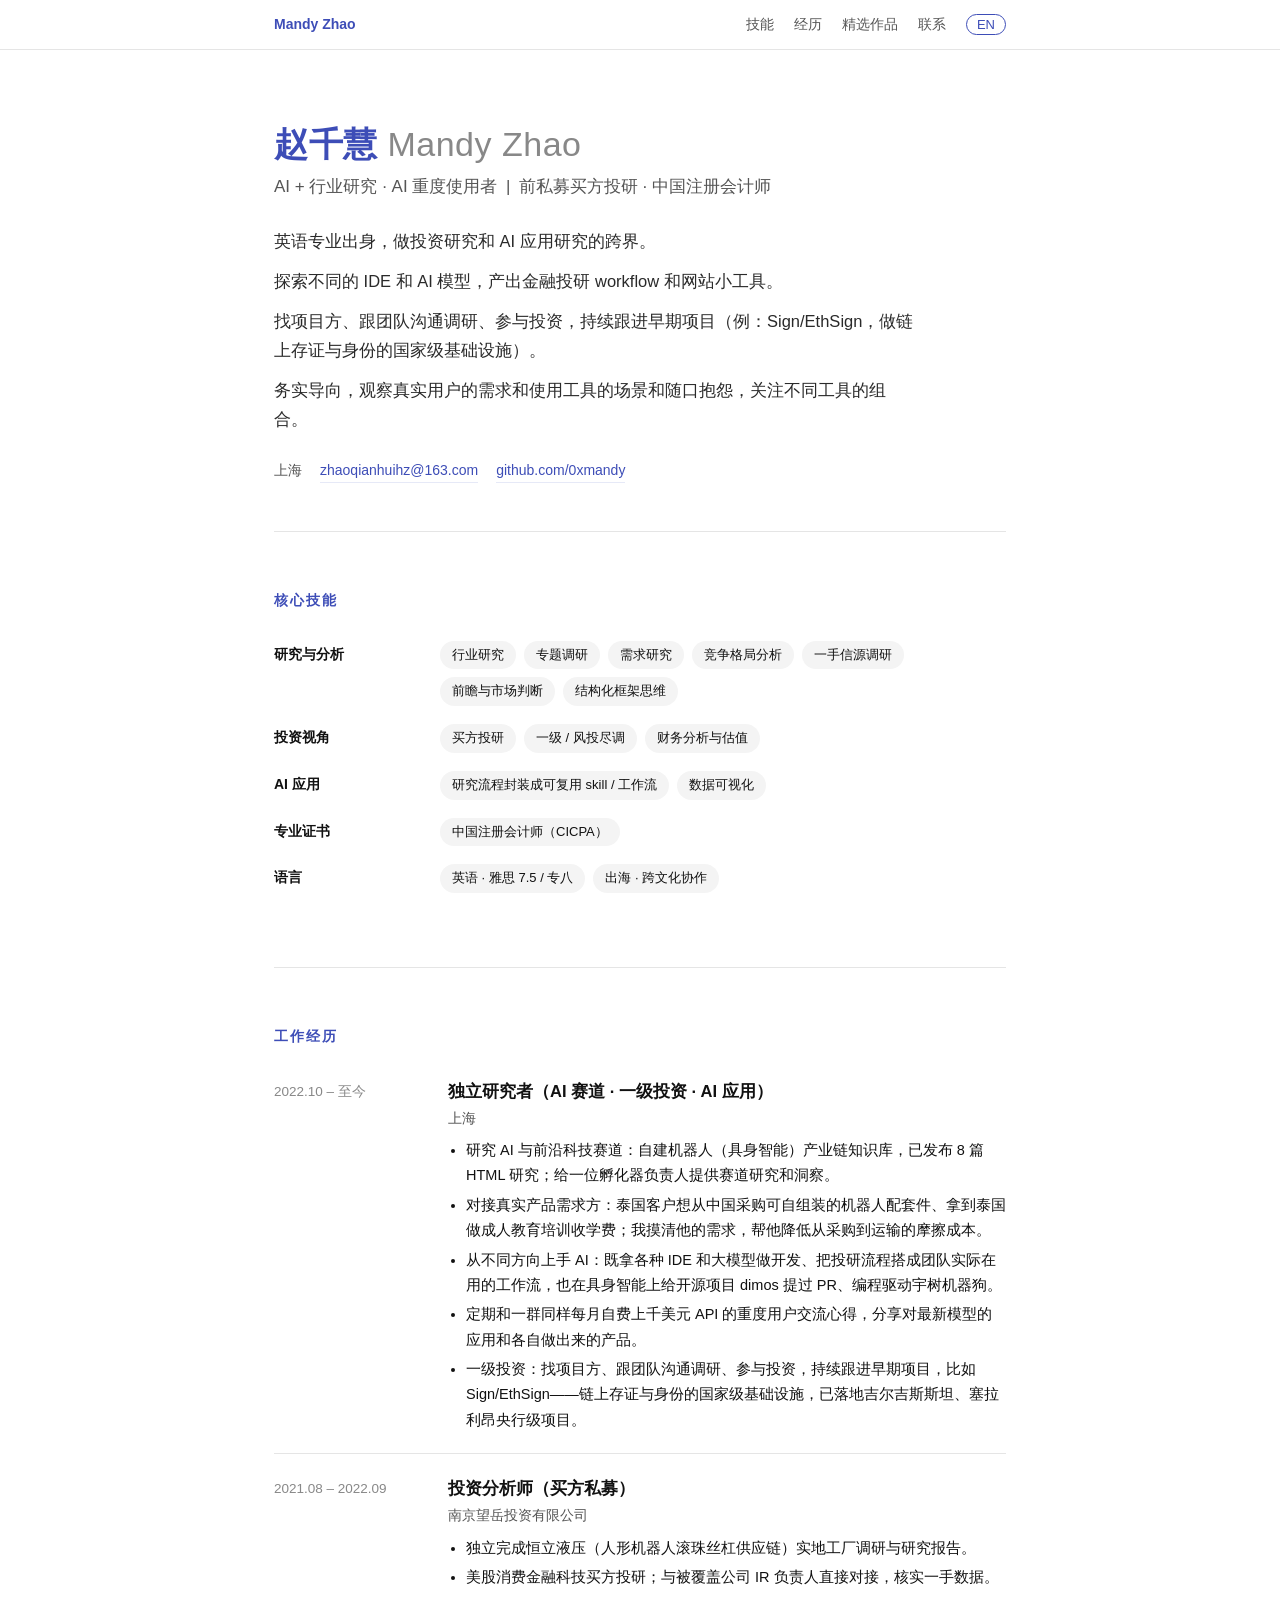
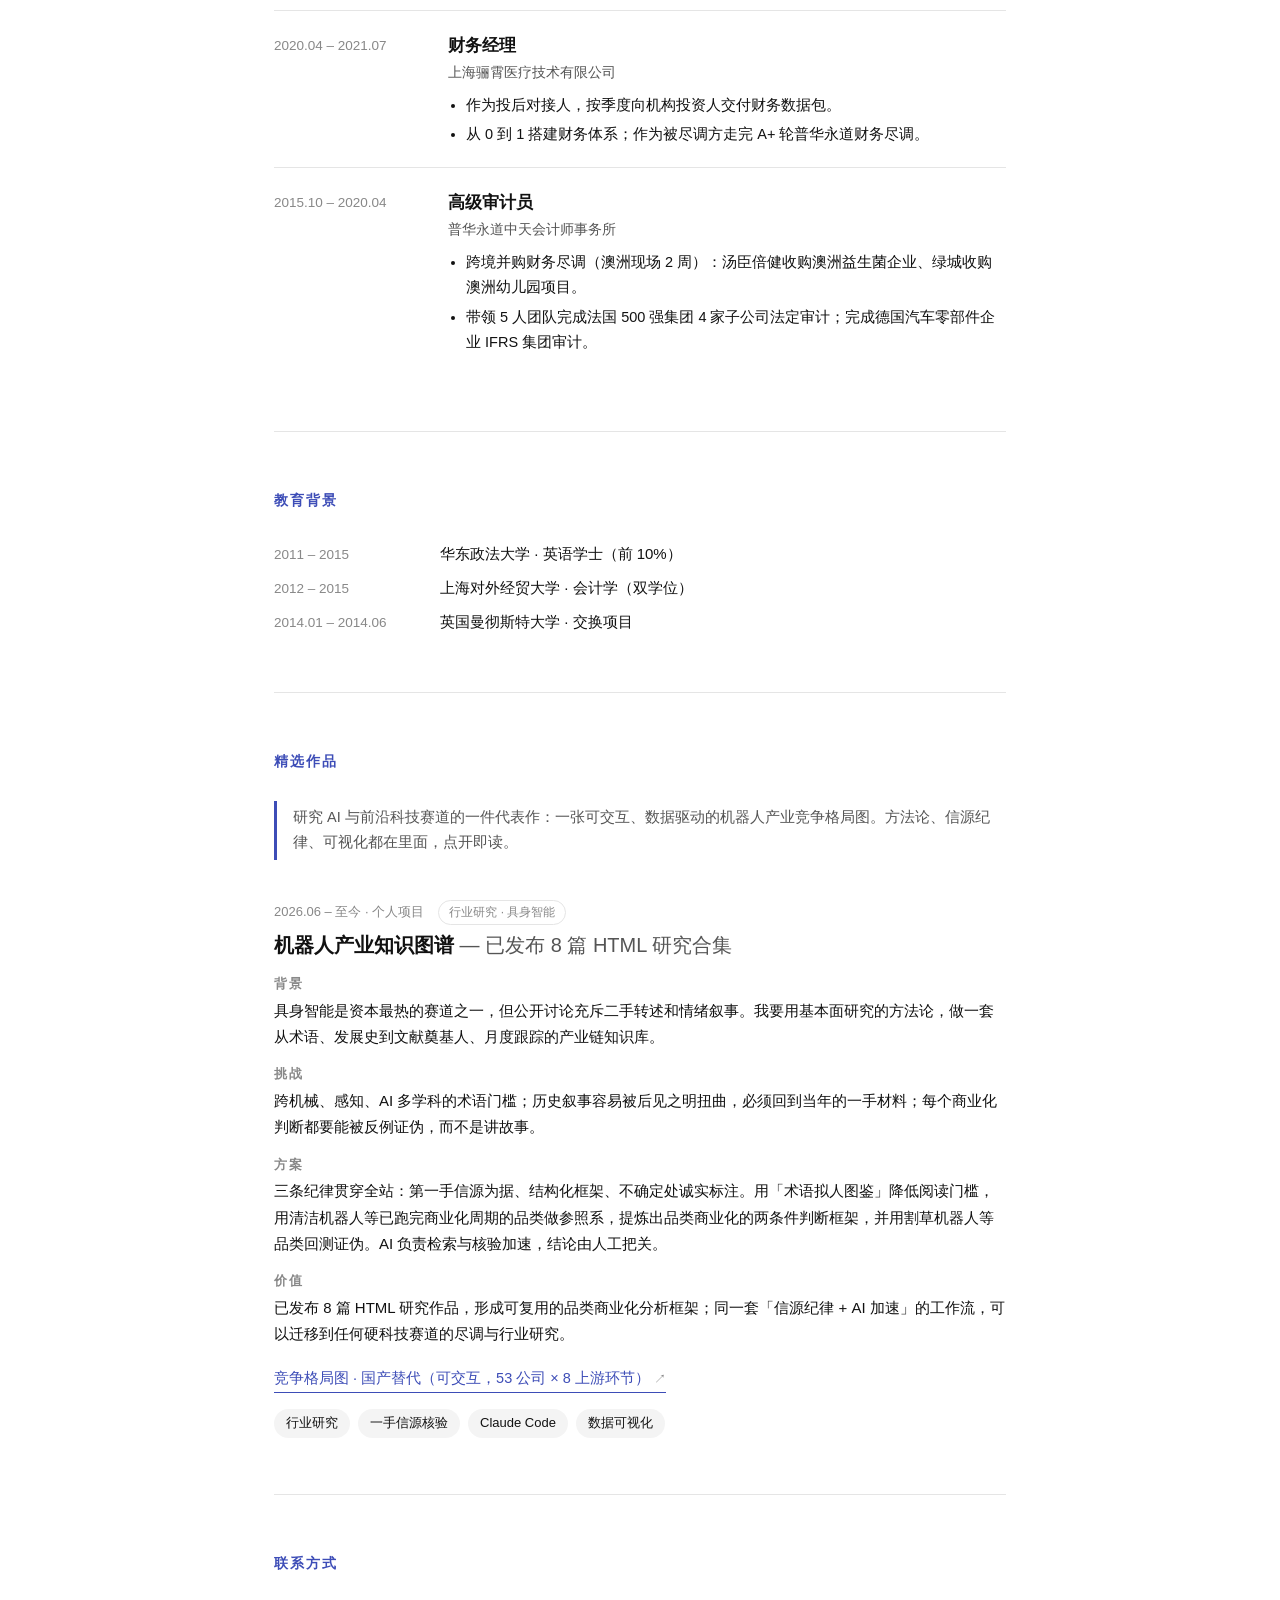
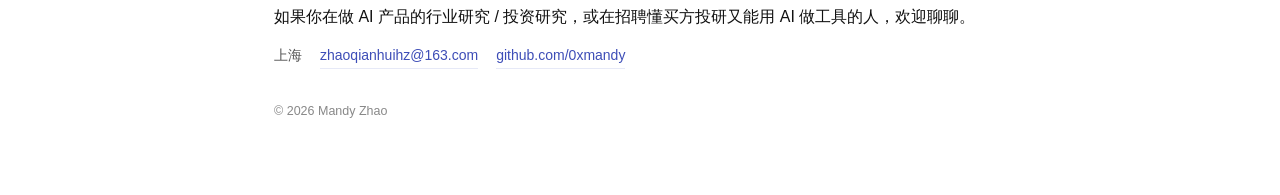
==== commit b6def385: "豆包简历经历软化：bullet1去'帮他对接创业者'+bullet5去crypto/web3前缀(留'一级投资'框住)" ====
--- a/index.html
+++ b/index.html
@@ -254,11 +254,11 @@
         <h3><span class="zh">独立研究者（AI 赛道 · 一级投资 · AI 应用）</span><span class="en">Independent Researcher (AI sectors · Early-Stage Investing · Applied AI)</span></h3>
         <div class="org"><span class="zh">上海</span><span class="en">Shanghai</span></div>
         <ul>
-          <li><span class="zh">研究 AI 与前沿科技赛道：自建机器人（具身智能）产业链知识库，已发布 8 篇 HTML 研究；给一位孵化器负责人提供赛道研究和洞察，帮他对接创业者。</span><span class="en">Research AI and frontier-tech sectors: built a robotics (embodied-AI) supply-chain knowledge base from scratch, with 8 HTML research pieces published; provide sector research and insight to an incubator head, helping him connect with founders.</span></li>
+          <li><span class="zh">研究 AI 与前沿科技赛道：自建机器人（具身智能）产业链知识库，已发布 8 篇 HTML 研究；给一位孵化器负责人提供赛道研究和洞察。</span><span class="en">Research AI and frontier-tech sectors: built a robotics (embodied-AI) supply-chain knowledge base from scratch, with 8 HTML research pieces published; provide sector research and insight to an incubator head.</span></li>
           <li><span class="zh">对接真实产品需求方：泰国客户想从中国采购可自组装的机器人配套件、拿到泰国做成人教育培训收学费；我摸清他的需求，帮他降低从采购到运输的摩擦成本。</span><span class="en">Work directly with the real demand side: a Thai client wanted to source self-assemblable robot kits from China to run paid adult-education training in Thailand; I mapped his needs and cut friction from sourcing through to shipping.</span></li>
           <li><span class="zh">从不同方向上手 AI：既拿各种 IDE 和大模型做开发、把投研流程搭成团队实际在用的工作流，也在具身智能上给开源项目 dimos 提过 PR、编程驱动宇树机器狗。</span><span class="en">Approach AI from several angles: build with various IDEs and LLMs and turn research processes into workflows a team actually uses; on the embodied-AI side, contributed a PR to open-source project dimos, programming a Unitree robot dog.</span></li>
           <li><span class="zh">定期和一群同样每月自费上千美元 API 的重度用户交流心得，分享对最新模型的应用和各自做出来的产品。</span><span class="en">Regularly trade notes with a group of heavy users who, like me, spend over a thousand dollars a month on API out of pocket — sharing applications of the latest models and the products each of us builds.</span></li>
-          <li><span class="zh">crypto/web3 一级投资：找项目方、跟团队沟通调研、参与投资，持续跟进早期项目，比如 Sign/EthSign——链上存证与身份的国家级基础设施，已落地吉尔吉斯斯坦、塞拉利昂央行级项目。</span><span class="en">Crypto/web3 early-stage investing: source projects, do diligence with founding teams, participate in deals, and track early projects — e.g. Sign/EthSign, on-chain attestation and identity infrastructure at the national level, deployed in central-bank-grade projects in Kyrgyzstan and Sierra Leone.</span></li>
+          <li><span class="zh">一级投资：找项目方、跟团队沟通调研、参与投资，持续跟进早期项目，比如 Sign/EthSign——链上存证与身份的国家级基础设施，已落地吉尔吉斯斯坦、塞拉利昂央行级项目。</span><span class="en">Early-stage investing: source projects, do diligence with founding teams, participate in deals, and track early projects — e.g. Sign/EthSign, on-chain attestation and identity infrastructure at the national level, deployed in central-bank-grade projects in Kyrgyzstan and Sierra Leone.</span></li>
         </ul>
       </div>
     </div>
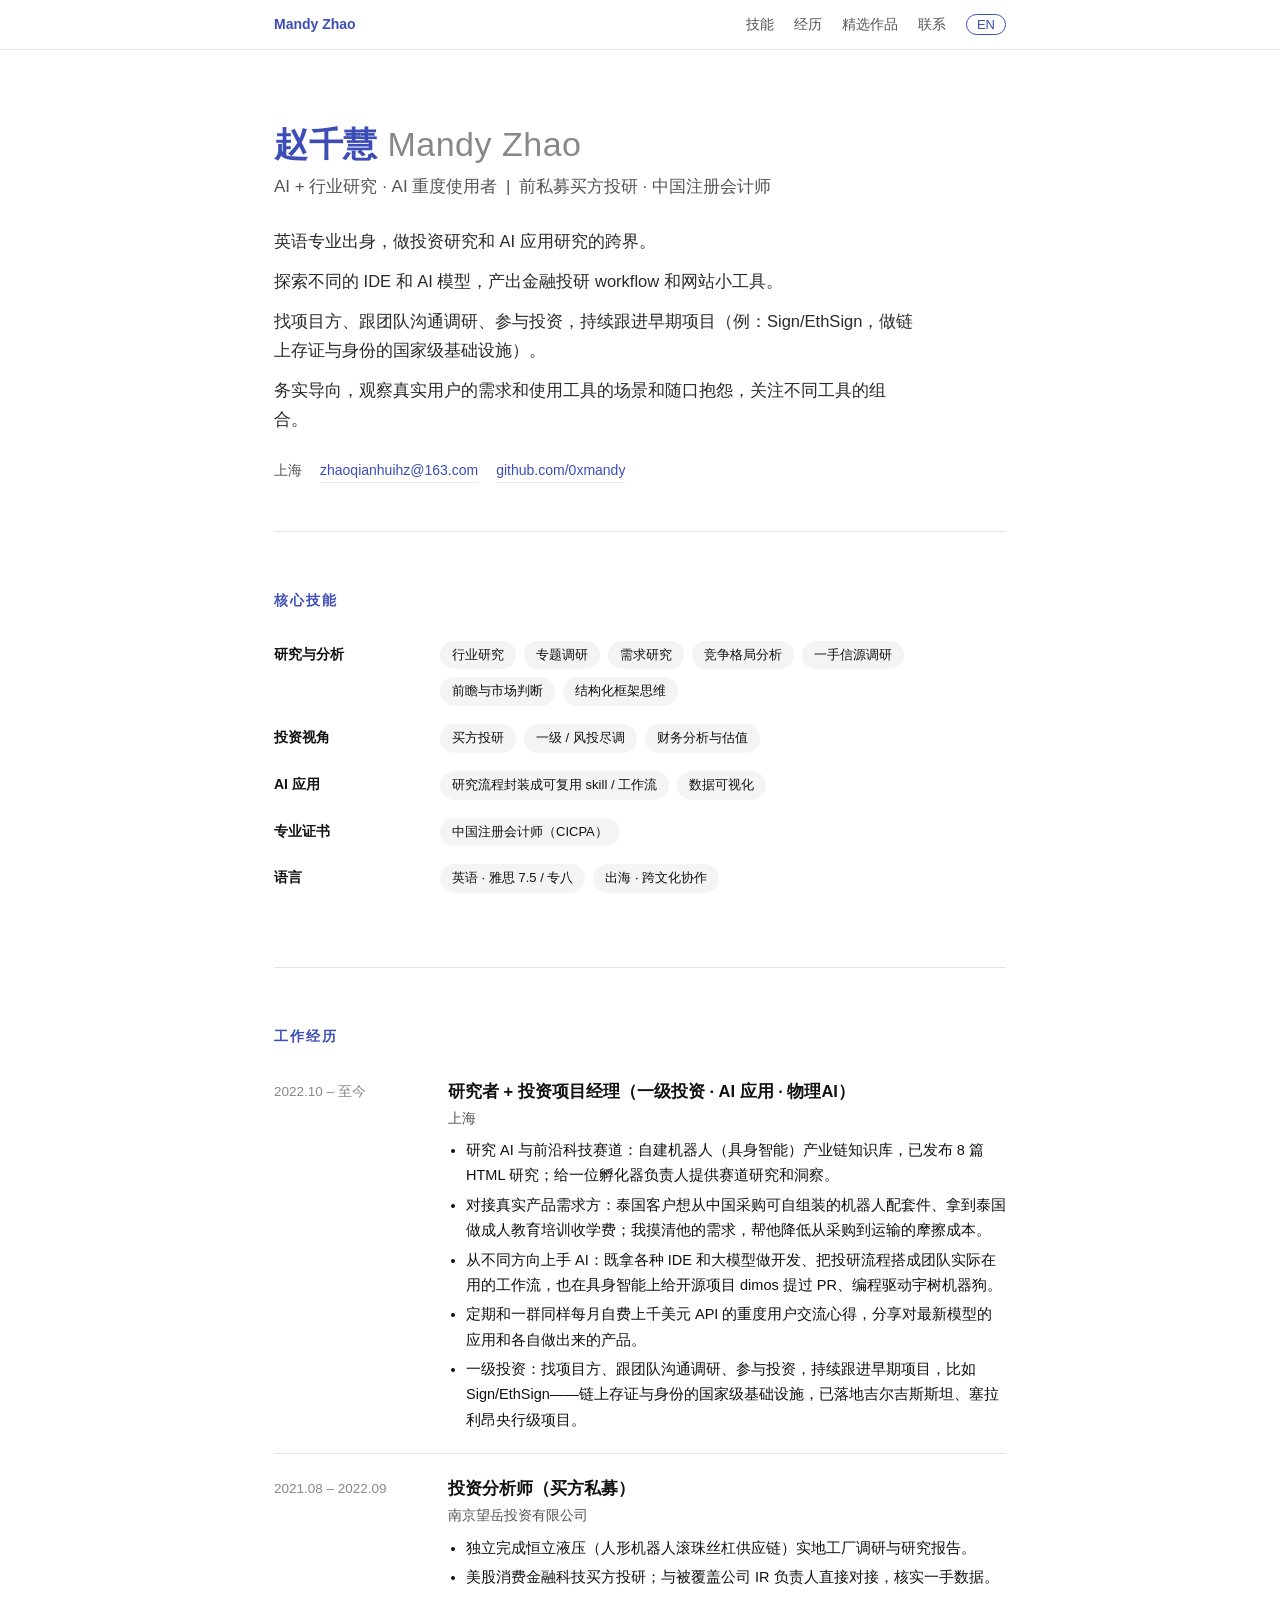
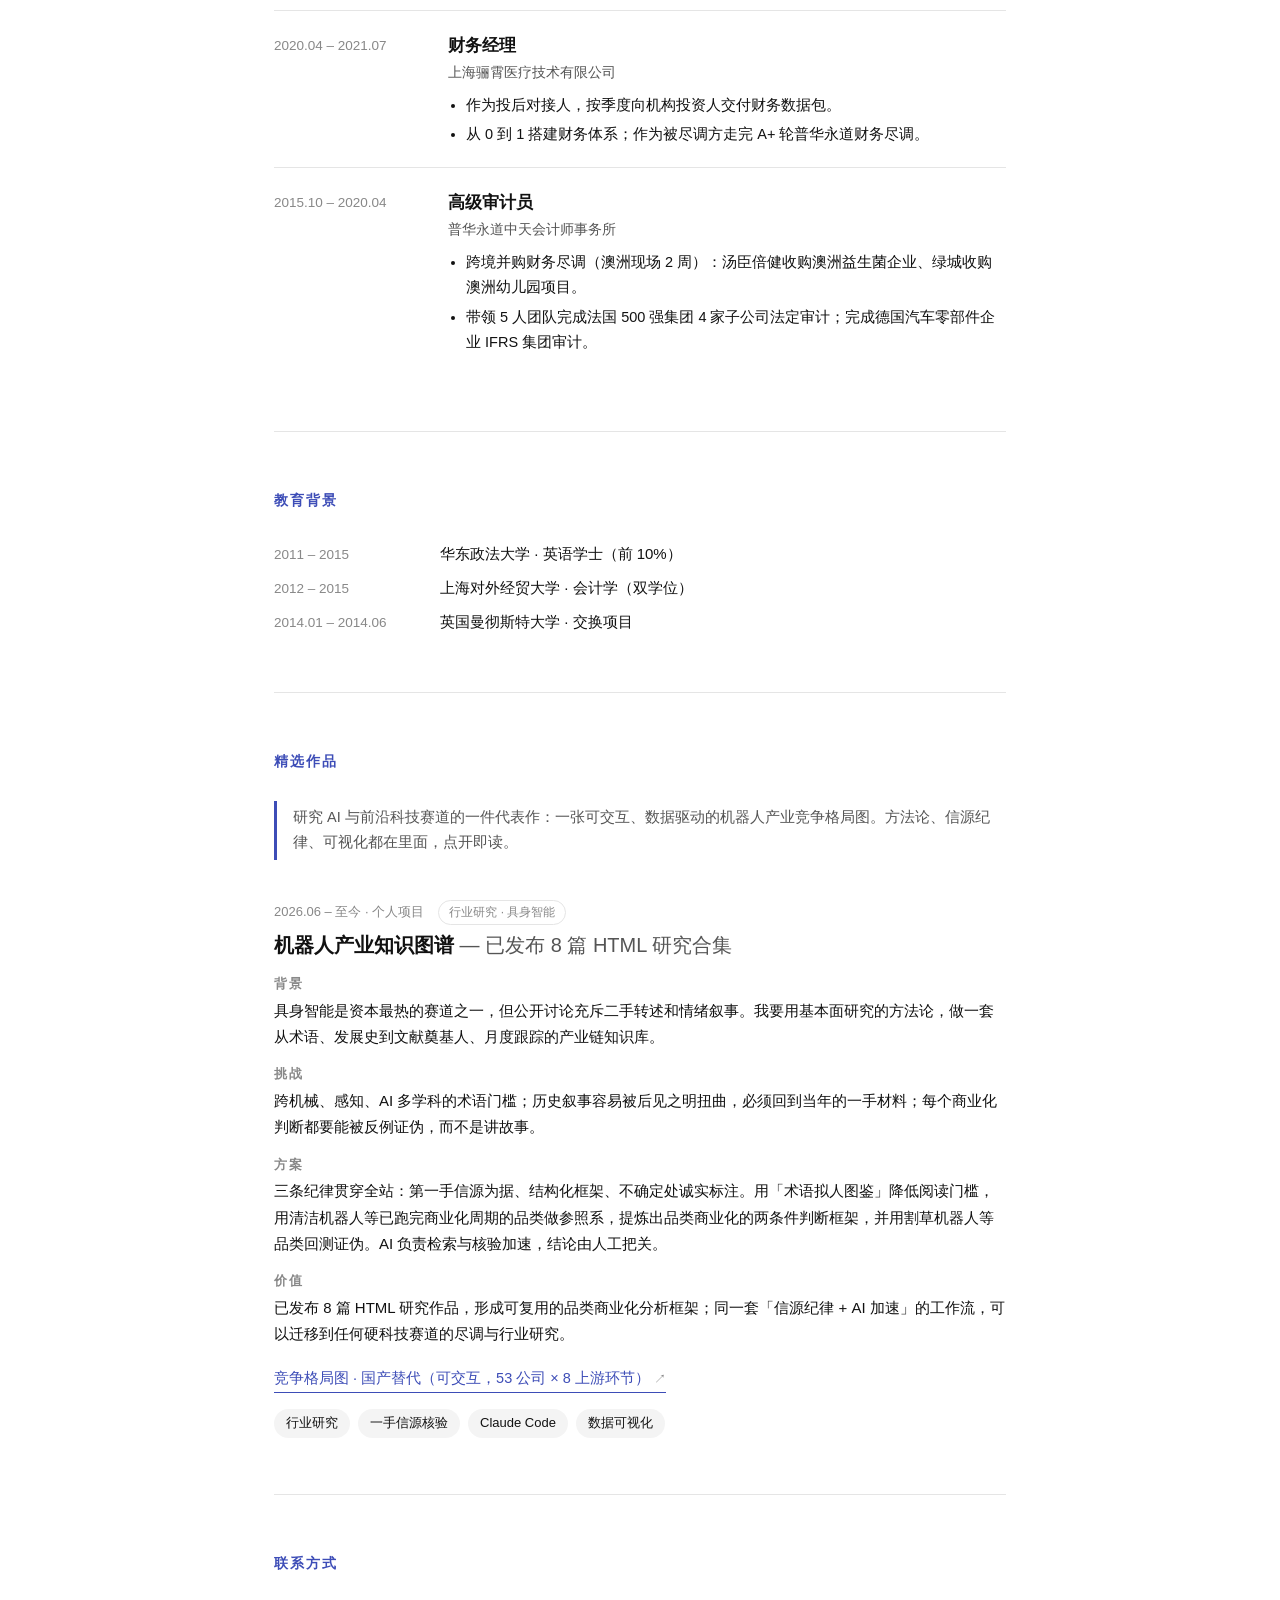
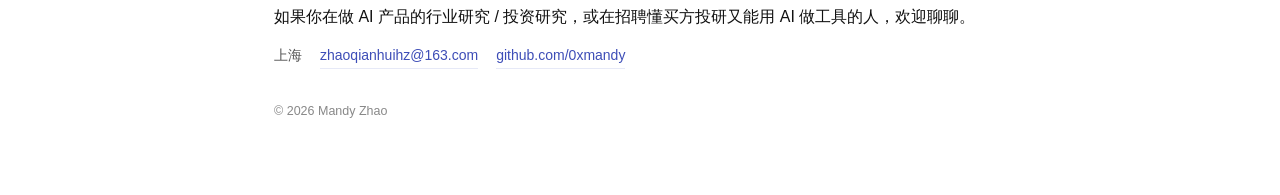
==== commit 9933537c: "豆包简历经历①职位改：研究者+投资项目经理(一级投资·AI应用·物理AI)" ====
--- a/index.html
+++ b/index.html
@@ -251,7 +251,7 @@
     <div class="job">
       <div class="job-date">2022.10 – <span class="zh">至今</span><span class="en">Present</span></div>
       <div class="job-body">
-        <h3><span class="zh">独立研究者（AI 赛道 · 一级投资 · AI 应用）</span><span class="en">Independent Researcher (AI sectors · Early-Stage Investing · Applied AI)</span></h3>
+        <h3><span class="zh">研究者 + 投资项目经理（一级投资 · AI 应用 · 物理AI）</span><span class="en">Researcher + Investment Project Manager (Early-Stage Investing · Applied AI · Physical AI)</span></h3>
         <div class="org"><span class="zh">上海</span><span class="en">Shanghai</span></div>
         <ul>
           <li><span class="zh">研究 AI 与前沿科技赛道：自建机器人（具身智能）产业链知识库，已发布 8 篇 HTML 研究；给一位孵化器负责人提供赛道研究和洞察。</span><span class="en">Research AI and frontier-tech sectors: built a robotics (embodied-AI) supply-chain knowledge base from scratch, with 8 HTML research pieces published; provide sector research and insight to an incubator head.</span></li>
